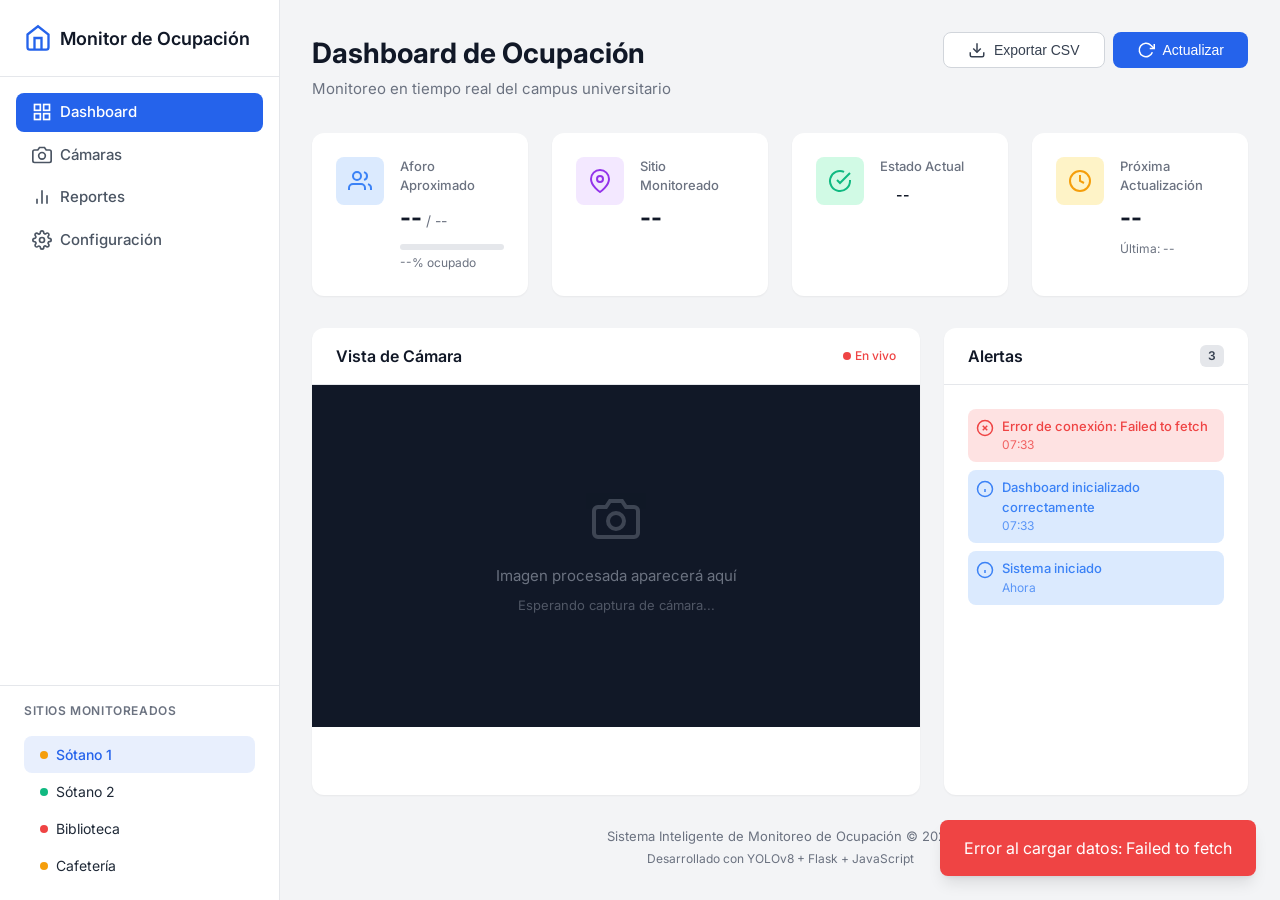
==== campus-occupancy-monitoring/frontend/index.html @ 72fa1406 "Estructura Con dashboard" ====
<!DOCTYPE html>
<html lang="es">
<head>
    <meta charset="UTF-8">
    <meta name="viewport" content="width=device-width, initial-scale=1.0">
    <title>Monitor de Ocupación - Campus Universitario</title>
    <link rel="stylesheet" href="css/styles.css">
    <link rel="preconnect" href="https://fonts.googleapis.com">
    <link rel="preconnect" href="https://fonts.gstatic.com" crossorigin>
    <link href="https://fonts.googleapis.com/css2?family=Inter:wght@300;400;500;600;700&display=swap" rel="stylesheet">
</head>
<body>
    <div class="app-container">
        <!-- Sidebar -->
        <aside class="sidebar">
            <div class="sidebar-header">
                <div class="logo">
                    <svg class="logo-icon" viewBox="0 0 24 24" fill="none" stroke="currentColor" stroke-width="2">
                        <path d="M3 9l9-7 9 7v11a2 2 0 0 1-2 2H5a2 2 0 0 1-2-2z"></path>
                        <polyline points="9 22 9 12 15 12 15 22"></polyline>
                    </svg>
                    <span>Monitor de Ocupación</span>
                </div>
            </div>
            
            <nav class="sidebar-nav">
                <a href="#" class="nav-item active">
                    <svg viewBox="0 0 24 24" fill="none" stroke="currentColor" stroke-width="2">
                        <rect x="3" y="3" width="7" height="7"></rect>
                        <rect x="14" y="3" width="7" height="7"></rect>
                        <rect x="14" y="14" width="7" height="7"></rect>
                        <rect x="3" y="14" width="7" height="7"></rect>
                    </svg>
                    Dashboard
                </a>
                <a href="#" class="nav-item">
                    <svg viewBox="0 0 24 24" fill="none" stroke="currentColor" stroke-width="2">
                        <path d="M23 19a2 2 0 0 1-2 2H3a2 2 0 0 1-2-2V8a2 2 0 0 1 2-2h4l2-3h6l2 3h4a2 2 0 0 1 2 2z"></path>
                        <circle cx="12" cy="13" r="4"></circle>
                    </svg>
                    Cámaras
                </a>
                <a href="#" class="nav-item">
                    <svg viewBox="0 0 24 24" fill="none" stroke="currentColor" stroke-width="2">
                        <line x1="18" y1="20" x2="18" y2="10"></line>
                        <line x1="12" y1="20" x2="12" y2="4"></line>
                        <line x1="6" y1="20" x2="6" y2="14"></line>
                    </svg>
                    Reportes
                </a>
                <a href="#" class="nav-item">
                    <svg viewBox="0 0 24 24" fill="none" stroke="currentColor" stroke-width="2">
                        <circle cx="12" cy="12" r="3"></circle>
                        <path d="M19.4 15a1.65 1.65 0 0 0 .33 1.82l.06.06a2 2 0 0 1 0 2.83 2 2 0 0 1-2.83 0l-.06-.06a1.65 1.65 0 0 0-1.82-.33 1.65 1.65 0 0 0-1 1.51V21a2 2 0 0 1-2 2 2 2 0 0 1-2-2v-.09A1.65 1.65 0 0 0 9 19.4a1.65 1.65 0 0 0-1.82.33l-.06.06a2 2 0 0 1-2.83 0 2 2 0 0 1 0-2.83l.06-.06a1.65 1.65 0 0 0 .33-1.82 1.65 1.65 0 0 0-1.51-1H3a2 2 0 0 1-2-2 2 2 0 0 1 2-2h.09A1.65 1.65 0 0 0 4.6 9a1.65 1.65 0 0 0-.33-1.82l-.06-.06a2 2 0 0 1 0-2.83 2 2 0 0 1 2.83 0l.06.06a1.65 1.65 0 0 0 1.82.33H9a1.65 1.65 0 0 0 1-1.51V3a2 2 0 0 1 2-2 2 2 0 0 1 2 2v.09a1.65 1.65 0 0 0 1 1.51 1.65 1.65 0 0 0 1.82-.33l.06-.06a2 2 0 0 1 2.83 0 2 2 0 0 1 0 2.83l-.06.06a1.65 1.65 0 0 0-.33 1.82V9a1.65 1.65 0 0 0 1.51 1H21a2 2 0 0 1 2 2 2 2 0 0 1-2 2h-.09a1.65 1.65 0 0 0-1.51 1z"></path>
                    </svg>
                    Configuración
                </a>
            </nav>

            <!-- Lista de sitios monitoreados -->
            <div class="sidebar-section">
                <h3 class="section-title">Sitios Monitoreados</h3>
                <ul class="sites-list" id="sitesList">
                    <li class="site-item active" data-site="sotano-1">
                        <span class="site-indicator status-partial"></span>
                        <span class="site-name">Sótano 1</span>
                    </li>
                    <li class="site-item" data-site="sotano-2">
                        <span class="site-indicator status-empty"></span>
                        <span class="site-name">Sótano 2</span>
                    </li>
                    <li class="site-item" data-site="biblioteca">
                        <span class="site-indicator status-full"></span>
                        <span class="site-name">Biblioteca</span>
                    </li>
                    <li class="site-item" data-site="cafeteria">
                        <span class="site-indicator status-partial"></span>
                        <span class="site-name">Cafetería</span>
                    </li>
                </ul>
            </div>
        </aside>

        <!-- Main Content -->
        <main class="main-content">
            <!-- Header -->
            <header class="main-header">
                <div class="header-left">
                    <h1 class="page-title">Dashboard de Ocupación</h1>
                    <p class="page-subtitle">Monitoreo en tiempo real del campus universitario</p>
                </div>
                <div class="header-right">
                    <button class="btn btn-secondary" id="exportCsvBtn">
                        <svg viewBox="0 0 24 24" fill="none" stroke="currentColor" stroke-width="2">
                            <path d="M21 15v4a2 2 0 0 1-2 2H5a2 2 0 0 1-2-2v-4"></path>
                            <polyline points="7 10 12 15 17 10"></polyline>
                            <line x1="12" y1="15" x2="12" y2="3"></line>
                        </svg>
                        Exportar CSV
                    </button>
                    <button class="btn btn-primary" id="refreshBtn">
                        <svg viewBox="0 0 24 24" fill="none" stroke="currentColor" stroke-width="2">
                            <polyline points="23 4 23 10 17 10"></polyline>
                            <path d="M20.49 15a9 9 0 1 1-2.12-9.36L23 10"></path>
                        </svg>
                        Actualizar
                    </button>
                </div>
            </header>

            <!-- Stats Cards -->
            <section class="stats-grid">
                <!-- Card: Aforo Aproximado -->
                <div class="stat-card">
                    <div class="stat-icon people-icon">
                        <svg viewBox="0 0 24 24" fill="none" stroke="currentColor" stroke-width="2">
                            <path d="M17 21v-2a4 4 0 0 0-4-4H5a4 4 0 0 0-4 4v2"></path>
                            <circle cx="9" cy="7" r="4"></circle>
                            <path d="M23 21v-2a4 4 0 0 0-3-3.87"></path>
                            <path d="M16 3.13a4 4 0 0 1 0 7.75"></path>
                        </svg>
                    </div>
                    <div class="stat-content">
                        <span class="stat-label">Aforo Aproximado</span>
                        <div class="stat-value-row">
                            <span class="stat-value" id="peopleCount">--</span>
                            <span class="stat-max">/ <span id="maxCapacity">--</span></span>
                        </div>
                        <div class="stat-progress">
                            <div class="progress-bar" id="occupancyProgress" style="width: 0%"></div>
                        </div>
                        <span class="stat-percentage"><span id="occupancyPercentage">--</span>% ocupado</span>
                    </div>
                </div>

                <!-- Card: Sitio -->
                <div class="stat-card">
                    <div class="stat-icon site-icon">
                        <svg viewBox="0 0 24 24" fill="none" stroke="currentColor" stroke-width="2">
                            <path d="M21 10c0 7-9 13-9 13s-9-6-9-13a9 9 0 0 1 18 0z"></path>
                            <circle cx="12" cy="10" r="3"></circle>
                        </svg>
                    </div>
                    <div class="stat-content">
                        <span class="stat-label">Sitio Monitoreado</span>
                        <span class="stat-value site-name" id="siteName">--</span>
                    </div>
                </div>

                <!-- Card: Estado -->
                <div class="stat-card">
                    <div class="stat-icon status-icon">
                        <svg viewBox="0 0 24 24" fill="none" stroke="currentColor" stroke-width="2">
                            <path d="M22 11.08V12a10 10 0 1 1-5.93-9.14"></path>
                            <polyline points="22 4 12 14.01 9 11.01"></polyline>
                        </svg>
                    </div>
                    <div class="stat-content">
                        <span class="stat-label">Estado Actual</span>
                        <span class="stat-value status-badge" id="statusBadge">--</span>
                    </div>
                </div>

                <!-- Card: Próxima Actualización -->
                <div class="stat-card">
                    <div class="stat-icon time-icon">
                        <svg viewBox="0 0 24 24" fill="none" stroke="currentColor" stroke-width="2">
                            <circle cx="12" cy="12" r="10"></circle>
                            <polyline points="12 6 12 12 16 14"></polyline>
                        </svg>
                    </div>
                    <div class="stat-content">
                        <span class="stat-label">Próxima Actualización</span>
                        <span class="stat-value" id="nextUpdate">--</span>
                        <span class="stat-subtitle">Última: <span id="lastUpdate">--</span></span>
                    </div>
                </div>
            </section>

            <!-- Camera View & Alerts -->
            <section class="content-grid">
                <!-- Camera View -->
                <div class="card camera-card">
                    <div class="card-header">
                        <h2 class="card-title">Vista de Cámara</h2>
                        <span class="live-indicator">
                            <span class="live-dot"></span>
                            En vivo
                        </span>
                    </div>
                    <div class="card-content">
                        <div class="camera-view" id="cameraView">
                            <div class="camera-placeholder">
                                <svg viewBox="0 0 24 24" fill="none" stroke="currentColor" stroke-width="2">
                                    <path d="M23 19a2 2 0 0 1-2 2H3a2 2 0 0 1-2-2V8a2 2 0 0 1 2-2h4l2-3h6l2 3h4a2 2 0 0 1 2 2z"></path>
                                    <circle cx="12" cy="13" r="4"></circle>
                                </svg>
                                <p>Imagen procesada aparecerá aquí</p>
                                <span class="placeholder-note">Esperando captura de cámara...</span>
                            </div>
                            <img src="" alt="Imagen procesada" id="processedImage" class="processed-image hidden">
                        </div>
                    </div>
                </div>

                <!-- Alerts Section -->
                <div class="card alerts-card">
                    <div class="card-header">
                        <h2 class="card-title">Alertas</h2>
                        <span class="alerts-count" id="alertsCount">0</span>
                    </div>
                    <div class="card-content">
                        <ul class="alerts-list" id="alertsList">
                            <li class="alert-item alert-info">
                                <svg viewBox="0 0 24 24" fill="none" stroke="currentColor" stroke-width="2">
                                    <circle cx="12" cy="12" r="10"></circle>
                                    <line x1="12" y1="16" x2="12" y2="12"></line>
                                    <line x1="12" y1="8" x2="12.01" y2="8"></line>
                                </svg>
                                <div class="alert-content">
                                    <span class="alert-title">Sistema iniciado</span>
                                    <span class="alert-time">Ahora</span>
                                </div>
                            </li>
                        </ul>
                        <div class="empty-alerts hidden" id="emptyAlerts">
                            <p>No hay alertas activas</p>
                        </div>
                    </div>
                </div>
            </section>

            <!-- Footer -->
            <footer class="main-footer">
                <p>Sistema Inteligente de Monitoreo de Ocupación &copy; 2024</p>
                <p class="footer-tech">Desarrollado con YOLOv8 + Flask + JavaScript</p>
            </footer>
        </main>
    </div>

    <!-- Loading Overlay -->
    <div class="loading-overlay hidden" id="loadingOverlay">
        <div class="loading-spinner"></div>
        <p>Cargando datos...</p>
    </div>

    <!-- Toast Notifications -->
    <div class="toast-container" id="toastContainer"></div>

    <script src="js/dashboard.js"></script>
</body>
</html>
---- campus-occupancy-monitoring/frontend/css/styles.css ----
/* ============================================
   Sistema de Monitoreo de Ocupación
   Estilos del Dashboard
   ============================================ */

/* ============================================
   Variables CSS
   ============================================ */
:root {
    /* Colores principales */
    --color-primary: #2563eb;
    --color-primary-dark: #1d4ed8;
    --color-primary-light: #3b82f6;
    
    /* Colores de estado */
    --color-success: #10b981;
    --color-success-light: #d1fae5;
    --color-warning: #f59e0b;
    --color-warning-light: #fef3c7;
    --color-danger: #ef4444;
    --color-danger-light: #fee2e2;
    --color-info: #3b82f6;
    --color-info-light: #dbeafe;
    
    /* Colores neutros */
    --color-white: #ffffff;
    --color-gray-50: #f9fafb;
    --color-gray-100: #f3f4f6;
    --color-gray-200: #e5e7eb;
    --color-gray-300: #d1d5db;
    --color-gray-400: #9ca3af;
    --color-gray-500: #6b7280;
    --color-gray-600: #4b5563;
    --color-gray-700: #374151;
    --color-gray-800: #1f2937;
    --color-gray-900: #111827;
    
    /* Tipografía */
    --font-family: 'Inter', -apple-system, BlinkMacSystemFont, 'Segoe UI', Roboto, sans-serif;
    
    /* Espaciado */
    --spacing-xs: 0.25rem;
    --spacing-sm: 0.5rem;
    --spacing-md: 1rem;
    --spacing-lg: 1.5rem;
    --spacing-xl: 2rem;
    --spacing-2xl: 3rem;
    
    /* Bordes */
    --border-radius-sm: 0.375rem;
    --border-radius-md: 0.5rem;
    --border-radius-lg: 0.75rem;
    --border-radius-xl: 1rem;
    
    /* Sombras */
    --shadow-sm: 0 1px 2px 0 rgb(0 0 0 / 0.05);
    --shadow-md: 0 4px 6px -1px rgb(0 0 0 / 0.1), 0 2px 4px -2px rgb(0 0 0 / 0.1);
    --shadow-lg: 0 10px 15px -3px rgb(0 0 0 / 0.1), 0 4px 6px -4px rgb(0 0 0 / 0.1);
    
    /* Transiciones */
    --transition-fast: 150ms ease;
    --transition-normal: 250ms ease;
    
    /* Sidebar */
    --sidebar-width: 280px;
}

/* ============================================
   Reset y Base
   ============================================ */
*, *::before, *::after {
    box-sizing: border-box;
    margin: 0;
    padding: 0;
}

html {
    font-size: 16px;
    -webkit-font-smoothing: antialiased;
    -moz-osx-font-smoothing: grayscale;
}

body {
    font-family: var(--font-family);
    background-color: var(--color-gray-100);
    color: var(--color-gray-800);
    line-height: 1.5;
    min-height: 100vh;
}

/* ============================================
   Layout Principal
   ============================================ */
.app-container {
    display: flex;
    min-height: 100vh;
}

/* ============================================
   Sidebar
   ============================================ */
.sidebar {
    width: var(--sidebar-width);
    background-color: var(--color-white);
    border-right: 1px solid var(--color-gray-200);
    display: flex;
    flex-direction: column;
    position: fixed;
    height: 100vh;
    z-index: 100;
}

.sidebar-header {
    padding: var(--spacing-lg);
    border-bottom: 1px solid var(--color-gray-200);
}

.logo {
    display: flex;
    align-items: center;
    gap: var(--spacing-sm);
    font-weight: 600;
    font-size: 1.125rem;
    color: var(--color-gray-900);
}

.logo-icon {
    width: 28px;
    height: 28px;
    color: var(--color-primary);
}

.sidebar-nav {
    padding: var(--spacing-md);
}

.nav-item {
    display: flex;
    align-items: center;
    gap: var(--spacing-sm);
    padding: var(--spacing-sm) var(--spacing-md);
    border-radius: var(--border-radius-md);
    color: var(--color-gray-600);
    text-decoration: none;
    font-size: 0.9375rem;
    font-weight: 500;
    transition: all var(--transition-fast);
    margin-bottom: var(--spacing-xs);
}

.nav-item svg {
    width: 20px;
    height: 20px;
}

.nav-item:hover {
    background-color: var(--color-gray-100);
    color: var(--color-gray-900);
}

.nav-item.active {
    background-color: var(--color-primary);
    color: var(--color-white);
}

.sidebar-section {
    padding: var(--spacing-md) var(--spacing-lg);
    margin-top: auto;
    border-top: 1px solid var(--color-gray-200);
}

.section-title {
    font-size: 0.75rem;
    font-weight: 600;
    text-transform: uppercase;
    letter-spacing: 0.05em;
    color: var(--color-gray-500);
    margin-bottom: var(--spacing-md);
}

.sites-list {
    list-style: none;
}

.site-item {
    display: flex;
    align-items: center;
    gap: var(--spacing-sm);
    padding: var(--spacing-sm) var(--spacing-md);
    border-radius: var(--border-radius-md);
    cursor: pointer;
    transition: background-color var(--transition-fast);
    font-size: 0.875rem;
}

.site-item:hover {
    background-color: var(--color-gray-100);
}

.site-item.active {
    background-color: var(--color-primary-light);
    background-color: rgba(37, 99, 235, 0.1);
}

.site-item.active .site-name {
    color: var(--color-primary);
    font-weight: 500;
}

.site-indicator {
    width: 8px;
    height: 8px;
    border-radius: 50%;
}

.status-empty {
    background-color: var(--color-success);
}

.status-partial {
    background-color: var(--color-warning);
}

.status-full {
    background-color: var(--color-danger);
}

/* ============================================
   Main Content
   ============================================ */
.main-content {
    flex: 1;
    margin-left: var(--sidebar-width);
    padding: var(--spacing-xl);
    display: flex;
    flex-direction: column;
    min-height: 100vh;
}

/* ============================================
   Header
   ============================================ */
.main-header {
    display: flex;
    justify-content: space-between;
    align-items: flex-start;
    margin-bottom: var(--spacing-xl);
    flex-wrap: wrap;
    gap: var(--spacing-md);
}

.page-title {
    font-size: 1.75rem;
    font-weight: 700;
    color: var(--color-gray-900);
    margin-bottom: var(--spacing-xs);
}

.page-subtitle {
    color: var(--color-gray-500);
    font-size: 0.9375rem;
}

.header-right {
    display: flex;
    gap: var(--spacing-sm);
}

/* ============================================
   Buttons
   ============================================ */
.btn {
    display: inline-flex;
    align-items: center;
    gap: var(--spacing-sm);
    padding: var(--spacing-sm) var(--spacing-lg);
    border-radius: var(--border-radius-md);
    font-size: 0.875rem;
    font-weight: 500;
    border: none;
    cursor: pointer;
    transition: all var(--transition-fast);
}

.btn svg {
    width: 18px;
    height: 18px;
}

.btn-primary {
    background-color: var(--color-primary);
    color: var(--color-white);
}

.btn-primary:hover {
    background-color: var(--color-primary-dark);
}

.btn-secondary {
    background-color: var(--color-white);
    color: var(--color-gray-700);
    border: 1px solid var(--color-gray-300);
}

.btn-secondary:hover {
    background-color: var(--color-gray-50);
    border-color: var(--color-gray-400);
}

/* ============================================
   Stats Grid
   ============================================ */
.stats-grid {
    display: grid;
    grid-template-columns: repeat(4, 1fr);
    gap: var(--spacing-lg);
    margin-bottom: var(--spacing-xl);
}

.stat-card {
    background-color: var(--color-white);
    border-radius: var(--border-radius-lg);
    padding: var(--spacing-lg);
    box-shadow: var(--shadow-sm);
    display: flex;
    gap: var(--spacing-md);
    transition: box-shadow var(--transition-normal);
}

.stat-card:hover {
    box-shadow: var(--shadow-md);
}

.stat-icon {
    width: 48px;
    height: 48px;
    border-radius: var(--border-radius-md);
    display: flex;
    align-items: center;
    justify-content: center;
    flex-shrink: 0;
}

.stat-icon svg {
    width: 24px;
    height: 24px;
}

.people-icon {
    background-color: var(--color-info-light);
    color: var(--color-info);
}

.site-icon {
    background-color: #f3e8ff;
    color: #9333ea;
}

.status-icon {
    background-color: var(--color-success-light);
    color: var(--color-success);
}

.time-icon {
    background-color: var(--color-warning-light);
    color: var(--color-warning);
}

.stat-content {
    display: flex;
    flex-direction: column;
    flex: 1;
    min-width: 0;
}

.stat-label {
    font-size: 0.8125rem;
    color: var(--color-gray-500);
    font-weight: 500;
    margin-bottom: var(--spacing-xs);
}

.stat-value {
    font-size: 1.5rem;
    font-weight: 700;
    color: var(--color-gray-900);
}

.stat-value-row {
    display: flex;
    align-items: baseline;
    gap: var(--spacing-xs);
}

.stat-max {
    font-size: 0.875rem;
    color: var(--color-gray-500);
}

.stat-progress {
    height: 6px;
    background-color: var(--color-gray-200);
    border-radius: 3px;
    margin-top: var(--spacing-sm);
    overflow: hidden;
}

.progress-bar {
    height: 100%;
    background-color: var(--color-primary);
    border-radius: 3px;
    transition: width var(--transition-normal), background-color var(--transition-normal);
}

.progress-bar.low {
    background-color: var(--color-success);
}

.progress-bar.medium {
    background-color: var(--color-warning);
}

.progress-bar.high {
    background-color: var(--color-danger);
}

.stat-percentage {
    font-size: 0.75rem;
    color: var(--color-gray-500);
    margin-top: var(--spacing-xs);
}

.stat-subtitle {
    font-size: 0.75rem;
    color: var(--color-gray-500);
    margin-top: var(--spacing-xs);
}

/* Status Badge */
.status-badge {
    display: inline-block;
    padding: var(--spacing-xs) var(--spacing-md);
    border-radius: var(--border-radius-sm);
    font-size: 0.875rem;
    font-weight: 600;
}

.status-badge.empty {
    background-color: var(--color-success-light);
    color: var(--color-success);
}

.status-badge.partial {
    background-color: var(--color-warning-light);
    color: #b45309;
}

.status-badge.full {
    background-color: var(--color-danger-light);
    color: var(--color-danger);
}

/* ============================================
   Content Grid (Camera & Alerts)
   ============================================ */
.content-grid {
    display: grid;
    grid-template-columns: 2fr 1fr;
    gap: var(--spacing-lg);
    flex: 1;
}

.card {
    background-color: var(--color-white);
    border-radius: var(--border-radius-lg);
    box-shadow: var(--shadow-sm);
    overflow: hidden;
}

.card-header {
    display: flex;
    justify-content: space-between;
    align-items: center;
    padding: var(--spacing-md) var(--spacing-lg);
    border-bottom: 1px solid var(--color-gray-200);
}

.card-title {
    font-size: 1rem;
    font-weight: 600;
    color: var(--color-gray-900);
}

.card-content {
    padding: var(--spacing-lg);
}

/* Camera View */
.camera-card .card-content {
    padding: 0;
}

.camera-view {
    aspect-ratio: 16 / 9;
    background-color: var(--color-gray-900);
    display: flex;
    align-items: center;
    justify-content: center;
    position: relative;
}

.camera-placeholder {
    text-align: center;
    color: var(--color-gray-500);
}

.camera-placeholder svg {
    width: 48px;
    height: 48px;
    margin-bottom: var(--spacing-md);
    opacity: 0.5;
}

.camera-placeholder p {
    font-size: 0.9375rem;
    margin-bottom: var(--spacing-xs);
}

.placeholder-note {
    font-size: 0.8125rem;
    opacity: 0.7;
}

.processed-image {
    width: 100%;
    height: 100%;
    object-fit: contain;
}

.live-indicator {
    display: flex;
    align-items: center;
    gap: var(--spacing-xs);
    font-size: 0.75rem;
    font-weight: 500;
    color: var(--color-danger);
}

.live-dot {
    width: 8px;
    height: 8px;
    background-color: var(--color-danger);
    border-radius: 50%;
    animation: pulse 2s infinite;
}

@keyframes pulse {
    0%, 100% {
        opacity: 1;
    }
    50% {
        opacity: 0.5;
    }
}

/* Alerts */
.alerts-count {
    background-color: var(--color-gray-200);
    color: var(--color-gray-700);
    padding: 2px 8px;
    border-radius: var(--border-radius-sm);
    font-size: 0.75rem;
    font-weight: 600;
}

.alerts-list {
    list-style: none;
    max-height: 300px;
    overflow-y: auto;
}

.alert-item {
    display: flex;
    align-items: flex-start;
    gap: var(--spacing-sm);
    padding: var(--spacing-sm);
    border-radius: var(--border-radius-md);
    margin-bottom: var(--spacing-sm);
}

.alert-item svg {
    width: 18px;
    height: 18px;
    flex-shrink: 0;
    margin-top: 2px;
}

.alert-item.alert-info {
    background-color: var(--color-info-light);
    color: var(--color-info);
}

.alert-item.alert-warning {
    background-color: var(--color-warning-light);
    color: #b45309;
}

.alert-item.alert-danger {
    background-color: var(--color-danger-light);
    color: var(--color-danger);
}

.alert-item.alert-success {
    background-color: var(--color-success-light);
    color: var(--color-success);
}

.alert-content {
    display: flex;
    flex-direction: column;
    flex: 1;
}

.alert-title {
    font-size: 0.8125rem;
    font-weight: 500;
}

.alert-time {
    font-size: 0.75rem;
    opacity: 0.8;
}

.empty-alerts {
    text-align: center;
    color: var(--color-gray-500);
    padding: var(--spacing-xl);
}

/* ============================================
   Footer
   ============================================ */
.main-footer {
    margin-top: auto;
    padding-top: var(--spacing-xl);
    text-align: center;
    color: var(--color-gray-500);
    font-size: 0.8125rem;
}

.footer-tech {
    margin-top: var(--spacing-xs);
    font-size: 0.75rem;
}

/* ============================================
   Loading & Toast
   ============================================ */
.loading-overlay {
    position: fixed;
    inset: 0;
    background-color: rgba(0, 0, 0, 0.5);
    display: flex;
    flex-direction: column;
    align-items: center;
    justify-content: center;
    z-index: 1000;
    color: var(--color-white);
}

.loading-spinner {
    width: 48px;
    height: 48px;
    border: 4px solid rgba(255, 255, 255, 0.3);
    border-top-color: var(--color-white);
    border-radius: 50%;
    animation: spin 1s linear infinite;
    margin-bottom: var(--spacing-md);
}

@keyframes spin {
    to {
        transform: rotate(360deg);
    }
}

.toast-container {
    position: fixed;
    bottom: var(--spacing-lg);
    right: var(--spacing-lg);
    z-index: 1000;
    display: flex;
    flex-direction: column;
    gap: var(--spacing-sm);
}

.toast {
    background-color: var(--color-gray-800);
    color: var(--color-white);
    padding: var(--spacing-md) var(--spacing-lg);
    border-radius: var(--border-radius-md);
    box-shadow: var(--shadow-lg);
    animation: slideIn 0.3s ease;
}

.toast.success {
    background-color: var(--color-success);
}

.toast.error {
    background-color: var(--color-danger);
}

@keyframes slideIn {
    from {
        transform: translateX(100%);
        opacity: 0;
    }
    to {
        transform: translateX(0);
        opacity: 1;
    }
}

/* ============================================
   Utilities
   ============================================ */
.hidden {
    display: none !important;
}

/* ============================================
   Responsive Design
   ============================================ */
@media (max-width: 1200px) {
    .stats-grid {
        grid-template-columns: repeat(2, 1fr);
    }
    
    .content-grid {
        grid-template-columns: 1fr;
    }
}

@media (max-width: 768px) {
    :root {
        --sidebar-width: 0px;
    }
    
    .sidebar {
        transform: translateX(-100%);
        transition: transform var(--transition-normal);
    }
    
    .sidebar.open {
        transform: translateX(0);
        width: 280px;
    }
    
    .main-content {
        margin-left: 0;
        padding: var(--spacing-md);
    }
    
    .stats-grid {
        grid-template-columns: 1fr;
    }
    
    .main-header {
        flex-direction: column;
    }
    
    .header-right {
        width: 100%;
    }
    
    .header-right .btn {
        flex: 1;
        justify-content: center;
    }
    
    .page-title {
        font-size: 1.5rem;
    }
}

@media (max-width: 480px) {
    .stat-card {
        flex-direction: column;
        text-align: center;
    }
    
    .stat-icon {
        margin: 0 auto;
    }
}
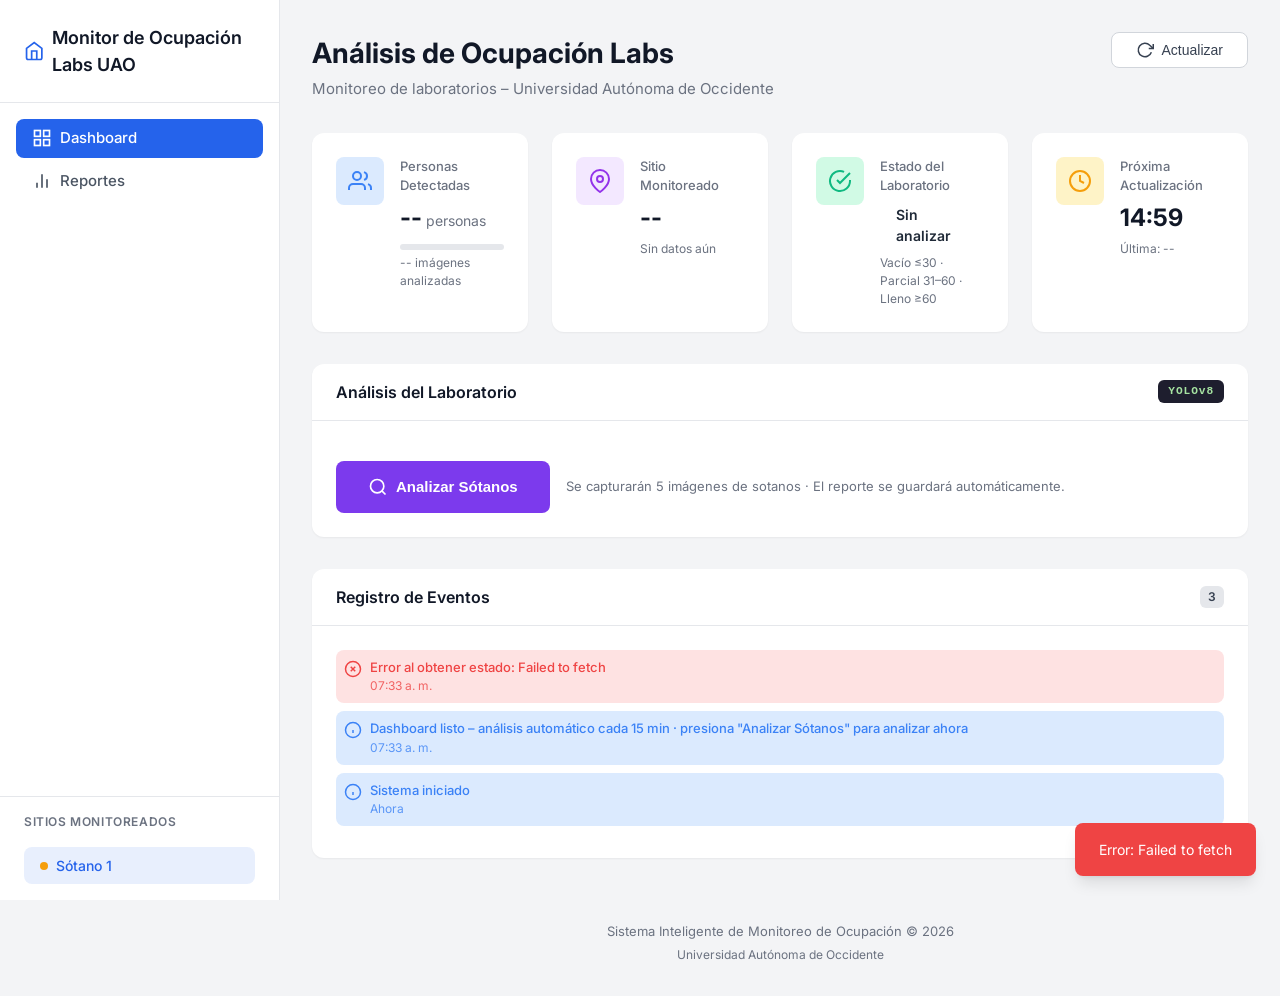
==== commit 6f0cdea8: "Recuperación del repositorio" ====
--- a/campus-occupancy-monitoring/frontend/index.html
+++ b/campus-occupancy-monitoring/frontend/index.html
@@ -1,252 +1,279 @@
-<!DOCTYPE html>
+<!doctype html>
 <html lang="es">
-<head>
-    <meta charset="UTF-8">
-    <meta name="viewport" content="width=device-width, initial-scale=1.0">
-    <title>Monitor de Ocupación - Campus Universitario</title>
-    <link rel="stylesheet" href="css/styles.css">
-    <link rel="preconnect" href="https://fonts.googleapis.com">
-    <link rel="preconnect" href="https://fonts.gstatic.com" crossorigin>
-    <link href="https://fonts.googleapis.com/css2?family=Inter:wght@300;400;500;600;700&display=swap" rel="stylesheet">
-</head>
-<body>
+  <head>
+    <meta charset="UTF-8" />
+    <meta name="viewport" content="width=device-width, initial-scale=1.0" />
+    <title>Monitor de Ocupación – Laboratorios UAO</title>
+    <link rel="stylesheet" href="css/styles.css" />
+    <link rel="preconnect" href="https://fonts.googleapis.com" />
+    <link rel="preconnect" href="https://fonts.gstatic.com" crossorigin />
+    <link
+      href="https://fonts.googleapis.com/css2?family=Inter:wght@300;400;500;600;700&display=swap"
+      rel="stylesheet"
+    />
+  </head>
+  <body>
     <div class="app-container">
-        <!-- Sidebar -->
-        <aside class="sidebar">
-            <div class="sidebar-header">
-                <div class="logo">
-                    <svg class="logo-icon" viewBox="0 0 24 24" fill="none" stroke="currentColor" stroke-width="2">
-                        <path d="M3 9l9-7 9 7v11a2 2 0 0 1-2 2H5a2 2 0 0 1-2-2z"></path>
-                        <polyline points="9 22 9 12 15 12 15 22"></polyline>
-                    </svg>
-                    <span>Monitor de Ocupación</span>
-                </div>
-            </div>
-            
-            <nav class="sidebar-nav">
-                <a href="#" class="nav-item active">
-                    <svg viewBox="0 0 24 24" fill="none" stroke="currentColor" stroke-width="2">
-                        <rect x="3" y="3" width="7" height="7"></rect>
-                        <rect x="14" y="3" width="7" height="7"></rect>
-                        <rect x="14" y="14" width="7" height="7"></rect>
-                        <rect x="3" y="14" width="7" height="7"></rect>
-                    </svg>
-                    Dashboard
-                </a>
-                <a href="#" class="nav-item">
-                    <svg viewBox="0 0 24 24" fill="none" stroke="currentColor" stroke-width="2">
-                        <path d="M23 19a2 2 0 0 1-2 2H3a2 2 0 0 1-2-2V8a2 2 0 0 1 2-2h4l2-3h6l2 3h4a2 2 0 0 1 2 2z"></path>
-                        <circle cx="12" cy="13" r="4"></circle>
-                    </svg>
-                    Cámaras
-                </a>
-                <a href="#" class="nav-item">
-                    <svg viewBox="0 0 24 24" fill="none" stroke="currentColor" stroke-width="2">
-                        <line x1="18" y1="20" x2="18" y2="10"></line>
-                        <line x1="12" y1="20" x2="12" y2="4"></line>
-                        <line x1="6" y1="20" x2="6" y2="14"></line>
-                    </svg>
-                    Reportes
-                </a>
-                <a href="#" class="nav-item">
-                    <svg viewBox="0 0 24 24" fill="none" stroke="currentColor" stroke-width="2">
-                        <circle cx="12" cy="12" r="3"></circle>
-                        <path d="M19.4 15a1.65 1.65 0 0 0 .33 1.82l.06.06a2 2 0 0 1 0 2.83 2 2 0 0 1-2.83 0l-.06-.06a1.65 1.65 0 0 0-1.82-.33 1.65 1.65 0 0 0-1 1.51V21a2 2 0 0 1-2 2 2 2 0 0 1-2-2v-.09A1.65 1.65 0 0 0 9 19.4a1.65 1.65 0 0 0-1.82.33l-.06.06a2 2 0 0 1-2.83 0 2 2 0 0 1 0-2.83l.06-.06a1.65 1.65 0 0 0 .33-1.82 1.65 1.65 0 0 0-1.51-1H3a2 2 0 0 1-2-2 2 2 0 0 1 2-2h.09A1.65 1.65 0 0 0 4.6 9a1.65 1.65 0 0 0-.33-1.82l-.06-.06a2 2 0 0 1 0-2.83 2 2 0 0 1 2.83 0l.06.06a1.65 1.65 0 0 0 1.82.33H9a1.65 1.65 0 0 0 1-1.51V3a2 2 0 0 1 2-2 2 2 0 0 1 2 2v.09a1.65 1.65 0 0 0 1 1.51 1.65 1.65 0 0 0 1.82-.33l.06-.06a2 2 0 0 1 2.83 0 2 2 0 0 1 0 2.83l-.06.06a1.65 1.65 0 0 0-.33 1.82V9a1.65 1.65 0 0 0 1.51 1H21a2 2 0 0 1 2 2 2 2 0 0 1-2 2h-.09a1.65 1.65 0 0 0-1.51 1z"></path>
-                    </svg>
-                    Configuración
-                </a>
-            </nav>
-
-            <!-- Lista de sitios monitoreados -->
-            <div class="sidebar-section">
-                <h3 class="section-title">Sitios Monitoreados</h3>
-                <ul class="sites-list" id="sitesList">
-                    <li class="site-item active" data-site="sotano-1">
-                        <span class="site-indicator status-partial"></span>
-                        <span class="site-name">Sótano 1</span>
-                    </li>
-                    <li class="site-item" data-site="sotano-2">
-                        <span class="site-indicator status-empty"></span>
-                        <span class="site-name">Sótano 2</span>
-                    </li>
-                    <li class="site-item" data-site="biblioteca">
-                        <span class="site-indicator status-full"></span>
-                        <span class="site-name">Biblioteca</span>
-                    </li>
-                    <li class="site-item" data-site="cafeteria">
-                        <span class="site-indicator status-partial"></span>
-                        <span class="site-name">Cafetería</span>
-                    </li>
-                </ul>
-            </div>
-        </aside>
-
-        <!-- Main Content -->
-        <main class="main-content">
-            <!-- Header -->
-            <header class="main-header">
-                <div class="header-left">
-                    <h1 class="page-title">Dashboard de Ocupación</h1>
-                    <p class="page-subtitle">Monitoreo en tiempo real del campus universitario</p>
-                </div>
-                <div class="header-right">
-                    <button class="btn btn-secondary" id="exportCsvBtn">
-                        <svg viewBox="0 0 24 24" fill="none" stroke="currentColor" stroke-width="2">
-                            <path d="M21 15v4a2 2 0 0 1-2 2H5a2 2 0 0 1-2-2v-4"></path>
-                            <polyline points="7 10 12 15 17 10"></polyline>
-                            <line x1="12" y1="15" x2="12" y2="3"></line>
-                        </svg>
-                        Exportar CSV
-                    </button>
-                    <button class="btn btn-primary" id="refreshBtn">
-                        <svg viewBox="0 0 24 24" fill="none" stroke="currentColor" stroke-width="2">
-                            <polyline points="23 4 23 10 17 10"></polyline>
-                            <path d="M20.49 15a9 9 0 1 1-2.12-9.36L23 10"></path>
-                        </svg>
-                        Actualizar
-                    </button>
-                </div>
-            </header>
-
-            <!-- Stats Cards -->
-            <section class="stats-grid">
-                <!-- Card: Aforo Aproximado -->
-                <div class="stat-card">
-                    <div class="stat-icon people-icon">
-                        <svg viewBox="0 0 24 24" fill="none" stroke="currentColor" stroke-width="2">
-                            <path d="M17 21v-2a4 4 0 0 0-4-4H5a4 4 0 0 0-4 4v2"></path>
-                            <circle cx="9" cy="7" r="4"></circle>
-                            <path d="M23 21v-2a4 4 0 0 0-3-3.87"></path>
-                            <path d="M16 3.13a4 4 0 0 1 0 7.75"></path>
-                        </svg>
-                    </div>
-                    <div class="stat-content">
-                        <span class="stat-label">Aforo Aproximado</span>
-                        <div class="stat-value-row">
-                            <span class="stat-value" id="peopleCount">--</span>
-                            <span class="stat-max">/ <span id="maxCapacity">--</span></span>
-                        </div>
-                        <div class="stat-progress">
-                            <div class="progress-bar" id="occupancyProgress" style="width: 0%"></div>
-                        </div>
-                        <span class="stat-percentage"><span id="occupancyPercentage">--</span>% ocupado</span>
-                    </div>
-                </div>
-
-                <!-- Card: Sitio -->
-                <div class="stat-card">
-                    <div class="stat-icon site-icon">
-                        <svg viewBox="0 0 24 24" fill="none" stroke="currentColor" stroke-width="2">
-                            <path d="M21 10c0 7-9 13-9 13s-9-6-9-13a9 9 0 0 1 18 0z"></path>
-                            <circle cx="12" cy="10" r="3"></circle>
-                        </svg>
-                    </div>
-                    <div class="stat-content">
-                        <span class="stat-label">Sitio Monitoreado</span>
-                        <span class="stat-value site-name" id="siteName">--</span>
-                    </div>
-                </div>
-
-                <!-- Card: Estado -->
-                <div class="stat-card">
-                    <div class="stat-icon status-icon">
-                        <svg viewBox="0 0 24 24" fill="none" stroke="currentColor" stroke-width="2">
-                            <path d="M22 11.08V12a10 10 0 1 1-5.93-9.14"></path>
-                            <polyline points="22 4 12 14.01 9 11.01"></polyline>
-                        </svg>
-                    </div>
-                    <div class="stat-content">
-                        <span class="stat-label">Estado Actual</span>
-                        <span class="stat-value status-badge" id="statusBadge">--</span>
-                    </div>
-                </div>
-
-                <!-- Card: Próxima Actualización -->
-                <div class="stat-card">
-                    <div class="stat-icon time-icon">
-                        <svg viewBox="0 0 24 24" fill="none" stroke="currentColor" stroke-width="2">
-                            <circle cx="12" cy="12" r="10"></circle>
-                            <polyline points="12 6 12 12 16 14"></polyline>
-                        </svg>
-                    </div>
-                    <div class="stat-content">
-                        <span class="stat-label">Próxima Actualización</span>
-                        <span class="stat-value" id="nextUpdate">--</span>
-                        <span class="stat-subtitle">Última: <span id="lastUpdate">--</span></span>
-                    </div>
-                </div>
-            </section>
-
-            <!-- Camera View & Alerts -->
-            <section class="content-grid">
-                <!-- Camera View -->
-                <div class="card camera-card">
-                    <div class="card-header">
-                        <h2 class="card-title">Vista de Cámara</h2>
-                        <span class="live-indicator">
-                            <span class="live-dot"></span>
-                            En vivo
-                        </span>
-                    </div>
-                    <div class="card-content">
-                        <div class="camera-view" id="cameraView">
-                            <div class="camera-placeholder">
-                                <svg viewBox="0 0 24 24" fill="none" stroke="currentColor" stroke-width="2">
-                                    <path d="M23 19a2 2 0 0 1-2 2H3a2 2 0 0 1-2-2V8a2 2 0 0 1 2-2h4l2-3h6l2 3h4a2 2 0 0 1 2 2z"></path>
-                                    <circle cx="12" cy="13" r="4"></circle>
-                                </svg>
-                                <p>Imagen procesada aparecerá aquí</p>
-                                <span class="placeholder-note">Esperando captura de cámara...</span>
-                            </div>
-                            <img src="" alt="Imagen procesada" id="processedImage" class="processed-image hidden">
-                        </div>
-                    </div>
-                </div>
-
-                <!-- Alerts Section -->
-                <div class="card alerts-card">
-                    <div class="card-header">
-                        <h2 class="card-title">Alertas</h2>
-                        <span class="alerts-count" id="alertsCount">0</span>
-                    </div>
-                    <div class="card-content">
-                        <ul class="alerts-list" id="alertsList">
-                            <li class="alert-item alert-info">
-                                <svg viewBox="0 0 24 24" fill="none" stroke="currentColor" stroke-width="2">
-                                    <circle cx="12" cy="12" r="10"></circle>
-                                    <line x1="12" y1="16" x2="12" y2="12"></line>
-                                    <line x1="12" y1="8" x2="12.01" y2="8"></line>
-                                </svg>
-                                <div class="alert-content">
-                                    <span class="alert-title">Sistema iniciado</span>
-                                    <span class="alert-time">Ahora</span>
-                                </div>
-                            </li>
-                        </ul>
-                        <div class="empty-alerts hidden" id="emptyAlerts">
-                            <p>No hay alertas activas</p>
-                        </div>
-                    </div>
-                </div>
-            </section>
-
-            <!-- Footer -->
-            <footer class="main-footer">
-                <p>Sistema Inteligente de Monitoreo de Ocupación &copy; 2024</p>
-                <p class="footer-tech">Desarrollado con YOLOv8 + Flask + JavaScript</p>
-            </footer>
-        </main>
+      <aside class="sidebar">
+        <div class="sidebar-header">
+          <div class="logo">
+            <svg
+              class="logo-icon"
+              viewBox="0 0 24 24"
+              fill="none"
+              stroke="currentColor"
+              stroke-width="2"
+            >
+              <path d="M3 9l9-7 9 7v11a2 2 0 0 1-2 2H5a2 2 0 0 1-2-2z"></path>
+              <polyline points="9 22 9 12 15 12 15 22"></polyline>
+            </svg>
+            <span>Monitor de Ocupación Labs UAO</span>
+          </div>
+        </div>
+        <nav class="sidebar-nav">
+          <a href="index.html" class="nav-item active">
+            <svg
+              viewBox="0 0 24 24"
+              fill="none"
+              stroke="currentColor"
+              stroke-width="2"
+            >
+              <rect x="3" y="3" width="7" height="7"></rect>
+              <rect x="14" y="3" width="7" height="7"></rect>
+              <rect x="14" y="14" width="7" height="7"></rect>
+              <rect x="3" y="14" width="7" height="7"></rect>
+            </svg>
+            Dashboard
+          </a>
+          <a href="reportes.html" class="nav-item">
+            <svg
+              viewBox="0 0 24 24"
+              fill="none"
+              stroke="currentColor"
+              stroke-width="2"
+            >
+              <line x1="18" y1="20" x2="18" y2="10"></line>
+              <line x1="12" y1="20" x2="12" y2="4"></line>
+              <line x1="6" y1="20" x2="6" y2="14"></line>
+            </svg>
+            Reportes
+          </a>
+        </nav>
+        <div class="sidebar-section">
+          <h3 class="section-title">Sitios Monitoreados</h3>
+          <ul class="sites-list">
+            <li class="site-item active">
+              <span class="site-indicator status-partial"></span>
+              <span class="site-name">Sótano 1</span>
+            </li>
+          </ul>
+        </div>
+      </aside>
+
+      <main class="main-content">
+        <header class="main-header">
+          <div class="header-left">
+            <h1 class="page-title">Análisis de Ocupación Labs</h1>
+            <p class="page-subtitle">
+              Monitoreo de laboratorios – Universidad Autónoma de Occidente
+            </p>
+          </div>
+          <div class="header-right">
+            <button class="btn btn-secondary" id="refreshBtn">
+              <svg
+                viewBox="0 0 24 24"
+                fill="none"
+                stroke="currentColor"
+                stroke-width="2"
+              >
+                <polyline points="23 4 23 10 17 10"></polyline>
+                <path d="M20.49 15a9 9 0 1 1-2.12-9.36L23 10"></path>
+              </svg>
+              Actualizar
+            </button>
+          </div>
+        </header>
+
+        <section class="stats-grid">
+          <div class="stat-card">
+            <div class="stat-icon people-icon">
+              <svg
+                viewBox="0 0 24 24"
+                fill="none"
+                stroke="currentColor"
+                stroke-width="2"
+              >
+                <path d="M17 21v-2a4 4 0 0 0-4-4H5a4 4 0 0 0-4 4v2"></path>
+                <circle cx="9" cy="7" r="4"></circle>
+                <path d="M23 21v-2a4 4 0 0 0-3-3.87"></path>
+                <path d="M16 3.13a4 4 0 0 1 0 7.75"></path>
+              </svg>
+            </div>
+            <div class="stat-content">
+              <span class="stat-label">Personas Detectadas</span>
+              <div class="stat-value-row">
+                <span class="stat-value" id="peopleCount">--</span>
+                <span class="stat-max">personas</span>
+              </div>
+              <div class="stat-progress">
+                <div
+                  class="progress-bar"
+                  id="occupancyProgress"
+                  style="width: 0%"
+                ></div>
+              </div>
+              <span class="stat-percentage" id="imagesAnalyzedLabel"
+                >-- imágenes analizadas</span
+              >
+            </div>
+          </div>
+          <div class="stat-card">
+            <div class="stat-icon site-icon">
+              <svg
+                viewBox="0 0 24 24"
+                fill="none"
+                stroke="currentColor"
+                stroke-width="2"
+              >
+                <path d="M21 10c0 7-9 13-9 13s-9-6-9-13a9 9 0 0 1 18 0z"></path>
+                <circle cx="12" cy="10" r="3"></circle>
+              </svg>
+            </div>
+            <div class="stat-content">
+              <span class="stat-label">Sitio Monitoreado</span>
+              <span class="stat-value" id="siteName">--</span>
+              <span class="stat-subtitle" id="lastUpdate">Sin datos aún</span>
+            </div>
+          </div>
+          <div class="stat-card" id="statusCard">
+            <div class="stat-icon status-icon">
+              <svg
+                viewBox="0 0 24 24"
+                fill="none"
+                stroke="currentColor"
+                stroke-width="2"
+              >
+                <path d="M22 11.08V12a10 10 0 1 1-5.93-9.14"></path>
+                <polyline points="22 4 12 14.01 9 11.01"></polyline>
+              </svg>
+            </div>
+            <div class="stat-content">
+              <span class="stat-label">Estado del Laboratorio</span>
+              <span class="status-badge" id="statusBadge">Sin analizar</span>
+              <span class="stat-subtitle"
+                >Vacío ≤30 · Parcial 31–60 · Lleno ≥60</span
+              >
+            </div>
+          </div>
+          <div class="stat-card">
+            <div class="stat-icon time-icon">
+              <svg
+                viewBox="0 0 24 24"
+                fill="none"
+                stroke="currentColor"
+                stroke-width="2"
+              >
+                <circle cx="12" cy="12" r="10"></circle>
+                <polyline points="12 6 12 12 16 14"></polyline>
+              </svg>
+            </div>
+            <div class="stat-content">
+              <span class="stat-label">Próxima Actualización</span>
+              <span class="stat-value" id="nextUpdate">--</span>
+              <span class="stat-subtitle"
+                >Última: <span id="lastUpdateTime">--</span></span
+              >
+            </div>
+          </div>
+        </section>
+
+        <section class="upload-section">
+          <div class="card upload-card">
+            <div class="card-header">
+              <h2 class="card-title">Análisis del Laboratorio</h2>
+              <span class="badge-yolo">YOLOv8</span>
+            </div>
+            <div class="card-content">
+              <div class="upload-actions">
+                <button class="btn btn-analyze" id="analyzeBtn">
+                  <svg
+                    viewBox="0 0 24 24"
+                    fill="none"
+                    stroke="currentColor"
+                    stroke-width="2"
+                  >
+                    <circle cx="11" cy="11" r="8"></circle>
+                    <line x1="21" y1="21" x2="16.65" y2="16.65"></line>
+                  </svg>
+                  Analizar Sótanos
+                </button>
+                <p class="upload-note">
+                  Se capturarán 5 imágenes de sotanos · El reporte se
+                  guardará automáticamente.
+                </p>
+              </div>
+            </div>
+          </div>
+        </section>
+
+        <section id="resultsSection" class="results-section hidden">
+          <div class="card results-card">
+            <div class="card-header">
+              <h2 class="card-title">Imágenes Procesadas</h2>
+              <span class="results-summary" id="resultsSummary"></span>
+            </div>
+            <div class="card-content">
+              <div class="results-grid" id="resultsGrid"></div>
+            </div>
+          </div>
+        </section>
+
+        <section class="content-grid">
+          <div class="card alerts-card full-width">
+            <div class="card-header">
+              <h2 class="card-title">Registro de Eventos</h2>
+              <span class="alerts-count" id="alertsCount">0</span>
+            </div>
+            <div class="card-content">
+              <ul class="alerts-list" id="alertsList">
+                <li class="alert-item alert-info">
+                  <svg
+                    viewBox="0 0 24 24"
+                    fill="none"
+                    stroke="currentColor"
+                    stroke-width="2"
+                  >
+                    <circle cx="12" cy="12" r="10"></circle>
+                    <line x1="12" y1="16" x2="12" y2="12"></line>
+                    <line x1="12" y1="8" x2="12.01" y2="8"></line>
+                  </svg>
+                  <div class="alert-content">
+                    <span class="alert-title"
+                      >Sistema iniciado</span
+                    >
+                    <span class="alert-time">Ahora</span>
+                  </div>
+                </li>
+              </ul>
+            </div>
+          </div>
+        </section>
+
+        <footer class="main-footer">
+          <p>Sistema Inteligente de Monitoreo de Ocupación &copy; 2026</p>
+          <p class="footer-tech">
+            Universidad Autónoma de Occidente
+          </p>
+        </footer>
+      </main>
     </div>
 
-    <!-- Loading Overlay -->
     <div class="loading-overlay hidden" id="loadingOverlay">
-        <div class="loading-spinner"></div>
-        <p>Cargando datos...</p>
+      <div class="loading-spinner"></div>
+      <p id="loadingText">Procesando imágenes con YOLO...</p>
     </div>
-
-    <!-- Toast Notifications -->
     <div class="toast-container" id="toastContainer"></div>
-
+    <script src="js/lightbox.js"></script>
     <script src="js/dashboard.js"></script>
-</body>
+  </body>
 </html>
--- a/campus-occupancy-monitoring/frontend/css/styles.css
+++ b/campus-occupancy-monitoring/frontend/css/styles.css
@@ -1,796 +1,1143 @@
 /* ============================================
-   Sistema de Monitoreo de Ocupación
-   Estilos del Dashboard
+   Sistema de Monitoreo de Ocupación – Estilos
    ============================================ */
 
-/* ============================================
-   Variables CSS
-   ============================================ */
 :root {
-    /* Colores principales */
-    --color-primary: #2563eb;
-    --color-primary-dark: #1d4ed8;
-    --color-primary-light: #3b82f6;
-    
-    /* Colores de estado */
-    --color-success: #10b981;
-    --color-success-light: #d1fae5;
-    --color-warning: #f59e0b;
-    --color-warning-light: #fef3c7;
-    --color-danger: #ef4444;
-    --color-danger-light: #fee2e2;
-    --color-info: #3b82f6;
-    --color-info-light: #dbeafe;
-    
-    /* Colores neutros */
-    --color-white: #ffffff;
-    --color-gray-50: #f9fafb;
-    --color-gray-100: #f3f4f6;
-    --color-gray-200: #e5e7eb;
-    --color-gray-300: #d1d5db;
-    --color-gray-400: #9ca3af;
-    --color-gray-500: #6b7280;
-    --color-gray-600: #4b5563;
-    --color-gray-700: #374151;
-    --color-gray-800: #1f2937;
-    --color-gray-900: #111827;
-    
-    /* Tipografía */
-    --font-family: 'Inter', -apple-system, BlinkMacSystemFont, 'Segoe UI', Roboto, sans-serif;
-    
-    /* Espaciado */
-    --spacing-xs: 0.25rem;
-    --spacing-sm: 0.5rem;
-    --spacing-md: 1rem;
-    --spacing-lg: 1.5rem;
-    --spacing-xl: 2rem;
-    --spacing-2xl: 3rem;
-    
-    /* Bordes */
-    --border-radius-sm: 0.375rem;
-    --border-radius-md: 0.5rem;
-    --border-radius-lg: 0.75rem;
-    --border-radius-xl: 1rem;
-    
-    /* Sombras */
-    --shadow-sm: 0 1px 2px 0 rgb(0 0 0 / 0.05);
-    --shadow-md: 0 4px 6px -1px rgb(0 0 0 / 0.1), 0 2px 4px -2px rgb(0 0 0 / 0.1);
-    --shadow-lg: 0 10px 15px -3px rgb(0 0 0 / 0.1), 0 4px 6px -4px rgb(0 0 0 / 0.1);
-    
-    /* Transiciones */
-    --transition-fast: 150ms ease;
-    --transition-normal: 250ms ease;
-    
-    /* Sidebar */
-    --sidebar-width: 280px;
-}
-
-/* ============================================
-   Reset y Base
-   ============================================ */
-*, *::before, *::after {
-    box-sizing: border-box;
-    margin: 0;
-    padding: 0;
-}
-
+  --color-primary: #2563eb;
+  --color-primary-dark: #1d4ed8;
+  --color-primary-light: #3b82f6;
+  --color-success: #10b981;
+  --color-success-light: #d1fae5;
+  --color-warning: #f59e0b;
+  --color-warning-light: #fef3c7;
+  --color-danger: #ef4444;
+  --color-danger-light: #fee2e2;
+  --color-info: #3b82f6;
+  --color-info-light: #dbeafe;
+  --color-white: #ffffff;
+  --color-gray-50: #f9fafb;
+  --color-gray-100: #f3f4f6;
+  --color-gray-200: #e5e7eb;
+  --color-gray-300: #d1d5db;
+  --color-gray-400: #9ca3af;
+  --color-gray-500: #6b7280;
+  --color-gray-600: #4b5563;
+  --color-gray-700: #374151;
+  --color-gray-800: #1f2937;
+  --color-gray-900: #111827;
+  --font-family:
+    "Inter", -apple-system, BlinkMacSystemFont, "Segoe UI", Roboto, sans-serif;
+  --spacing-xs: 0.25rem;
+  --spacing-sm: 0.5rem;
+  --spacing-md: 1rem;
+  --spacing-lg: 1.5rem;
+  --spacing-xl: 2rem;
+  --spacing-2xl: 3rem;
+  --border-radius-sm: 0.375rem;
+  --border-radius-md: 0.5rem;
+  --border-radius-lg: 0.75rem;
+  --border-radius-xl: 1rem;
+  --shadow-sm: 0 1px 2px 0 rgb(0 0 0 / 0.05);
+  --shadow-md: 0 4px 6px -1px rgb(0 0 0 / 0.1), 0 2px 4px -2px rgb(0 0 0 / 0.1);
+  --shadow-lg:
+    0 10px 15px -3px rgb(0 0 0 / 0.1), 0 4px 6px -4px rgb(0 0 0 / 0.1);
+  --transition-fast: 150ms ease;
+  --transition-normal: 250ms ease;
+  --sidebar-width: 280px;
+}
+
+*,
+*::before,
+*::after {
+  box-sizing: border-box;
+  margin: 0;
+  padding: 0;
+}
 html {
-    font-size: 16px;
-    -webkit-font-smoothing: antialiased;
-    -moz-osx-font-smoothing: grayscale;
-}
-
+  font-size: 16px;
+  -webkit-font-smoothing: antialiased;
+}
 body {
-    font-family: var(--font-family);
-    background-color: var(--color-gray-100);
-    color: var(--color-gray-800);
-    line-height: 1.5;
-    min-height: 100vh;
-}
-
-/* ============================================
-   Layout Principal
-   ============================================ */
+  font-family: var(--font-family);
+  background-color: var(--color-gray-100);
+  color: var(--color-gray-800);
+  line-height: 1.5;
+  min-height: 100vh;
+}
+
+/* Layout */
 .app-container {
-    display: flex;
-    min-height: 100vh;
-}
-
-/* ============================================
-   Sidebar
-   ============================================ */
+  display: flex;
+  min-height: 100vh;
+}
+
+/* Sidebar */
 .sidebar {
-    width: var(--sidebar-width);
-    background-color: var(--color-white);
-    border-right: 1px solid var(--color-gray-200);
-    display: flex;
-    flex-direction: column;
-    position: fixed;
-    height: 100vh;
-    z-index: 100;
-}
-
+  width: var(--sidebar-width);
+  background-color: var(--color-white);
+  border-right: 1px solid var(--color-gray-200);
+  display: flex;
+  flex-direction: column;
+  position: fixed;
+  height: 100vh;
+  z-index: 100;
+  overflow-y: auto;
+}
 .sidebar-header {
-    padding: var(--spacing-lg);
-    border-bottom: 1px solid var(--color-gray-200);
-}
-
+  padding: var(--spacing-lg);
+  border-bottom: 1px solid var(--color-gray-200);
+}
 .logo {
-    display: flex;
-    align-items: center;
-    gap: var(--spacing-sm);
-    font-weight: 600;
-    font-size: 1.125rem;
-    color: var(--color-gray-900);
-}
-
+  display: flex;
+  align-items: center;
+  gap: var(--spacing-sm);
+  font-weight: 600;
+  font-size: 1.125rem;
+  color: var(--color-gray-900);
+}
 .logo-icon {
-    width: 28px;
-    height: 28px;
-    color: var(--color-primary);
-}
-
+  width: 28px;
+  height: 28px;
+  color: var(--color-primary);
+}
 .sidebar-nav {
-    padding: var(--spacing-md);
-}
-
+  padding: var(--spacing-md);
+}
 .nav-item {
-    display: flex;
-    align-items: center;
-    gap: var(--spacing-sm);
-    padding: var(--spacing-sm) var(--spacing-md);
-    border-radius: var(--border-radius-md);
-    color: var(--color-gray-600);
-    text-decoration: none;
-    font-size: 0.9375rem;
-    font-weight: 500;
-    transition: all var(--transition-fast);
-    margin-bottom: var(--spacing-xs);
-}
-
+  display: flex;
+  align-items: center;
+  gap: var(--spacing-sm);
+  padding: var(--spacing-sm) var(--spacing-md);
+  border-radius: var(--border-radius-md);
+  color: var(--color-gray-600);
+  text-decoration: none;
+  font-size: 0.9375rem;
+  font-weight: 500;
+  transition: all var(--transition-fast);
+  margin-bottom: var(--spacing-xs);
+}
 .nav-item svg {
-    width: 20px;
-    height: 20px;
-}
-
+  width: 20px;
+  height: 20px;
+}
 .nav-item:hover {
-    background-color: var(--color-gray-100);
-    color: var(--color-gray-900);
-}
-
+  background-color: var(--color-gray-100);
+  color: var(--color-gray-900);
+}
 .nav-item.active {
-    background-color: var(--color-primary);
-    color: var(--color-white);
-}
-
+  background-color: var(--color-primary);
+  color: var(--color-white);
+}
 .sidebar-section {
-    padding: var(--spacing-md) var(--spacing-lg);
-    margin-top: auto;
-    border-top: 1px solid var(--color-gray-200);
-}
-
+  padding: var(--spacing-md) var(--spacing-lg);
+  margin-top: auto;
+  border-top: 1px solid var(--color-gray-200);
+}
 .section-title {
-    font-size: 0.75rem;
-    font-weight: 600;
-    text-transform: uppercase;
-    letter-spacing: 0.05em;
-    color: var(--color-gray-500);
-    margin-bottom: var(--spacing-md);
-}
-
+  font-size: 0.75rem;
+  font-weight: 600;
+  text-transform: uppercase;
+  letter-spacing: 0.05em;
+  color: var(--color-gray-500);
+  margin-bottom: var(--spacing-md);
+}
 .sites-list {
-    list-style: none;
-}
-
+  list-style: none;
+}
 .site-item {
-    display: flex;
-    align-items: center;
-    gap: var(--spacing-sm);
-    padding: var(--spacing-sm) var(--spacing-md);
-    border-radius: var(--border-radius-md);
-    cursor: pointer;
-    transition: background-color var(--transition-fast);
-    font-size: 0.875rem;
-}
-
+  display: flex;
+  align-items: center;
+  gap: var(--spacing-sm);
+  padding: var(--spacing-sm) var(--spacing-md);
+  border-radius: var(--border-radius-md);
+  cursor: pointer;
+  transition: background-color var(--transition-fast);
+  font-size: 0.875rem;
+}
 .site-item:hover {
-    background-color: var(--color-gray-100);
-}
-
+  background-color: var(--color-gray-100);
+}
 .site-item.active {
-    background-color: var(--color-primary-light);
-    background-color: rgba(37, 99, 235, 0.1);
-}
-
+  background-color: rgba(37, 99, 235, 0.1);
+}
 .site-item.active .site-name {
-    color: var(--color-primary);
-    font-weight: 500;
-}
-
+  color: var(--color-primary);
+  font-weight: 500;
+}
 .site-indicator {
-    width: 8px;
-    height: 8px;
-    border-radius: 50%;
-}
-
+  width: 8px;
+  height: 8px;
+  border-radius: 50%;
+}
 .status-empty {
-    background-color: var(--color-success);
-}
-
+  background-color: var(--color-success);
+}
 .status-partial {
-    background-color: var(--color-warning);
-}
-
+  background-color: var(--color-warning);
+}
 .status-full {
-    background-color: var(--color-danger);
-}
-
-/* ============================================
-   Main Content
-   ============================================ */
+  background-color: var(--color-danger);
+}
+
+/* Main Content */
 .main-content {
-    flex: 1;
-    margin-left: var(--sidebar-width);
-    padding: var(--spacing-xl);
-    display: flex;
-    flex-direction: column;
-    min-height: 100vh;
-}
-
-/* ============================================
-   Header
-   ============================================ */
+  flex: 1;
+  margin-left: var(--sidebar-width);
+  padding: var(--spacing-xl);
+  display: flex;
+  flex-direction: column;
+  min-height: 100vh;
+}
+
+/* Header */
 .main-header {
-    display: flex;
-    justify-content: space-between;
-    align-items: flex-start;
-    margin-bottom: var(--spacing-xl);
-    flex-wrap: wrap;
-    gap: var(--spacing-md);
-}
-
+  display: flex;
+  justify-content: space-between;
+  align-items: flex-start;
+  margin-bottom: var(--spacing-xl);
+  flex-wrap: wrap;
+  gap: var(--spacing-md);
+}
 .page-title {
-    font-size: 1.75rem;
-    font-weight: 700;
-    color: var(--color-gray-900);
-    margin-bottom: var(--spacing-xs);
-}
-
+  font-size: 1.75rem;
+  font-weight: 700;
+  color: var(--color-gray-900);
+  margin-bottom: var(--spacing-xs);
+}
 .page-subtitle {
-    color: var(--color-gray-500);
-    font-size: 0.9375rem;
-}
-
+  color: var(--color-gray-500);
+  font-size: 0.9375rem;
+}
 .header-right {
-    display: flex;
-    gap: var(--spacing-sm);
-}
-
-/* ============================================
-   Buttons
-   ============================================ */
+  display: flex;
+  gap: var(--spacing-sm);
+  flex-wrap: wrap;
+}
+
+/* Buttons */
 .btn {
-    display: inline-flex;
-    align-items: center;
-    gap: var(--spacing-sm);
-    padding: var(--spacing-sm) var(--spacing-lg);
-    border-radius: var(--border-radius-md);
-    font-size: 0.875rem;
-    font-weight: 500;
-    border: none;
-    cursor: pointer;
-    transition: all var(--transition-fast);
-}
-
+  display: inline-flex;
+  align-items: center;
+  gap: var(--spacing-sm);
+  padding: var(--spacing-sm) var(--spacing-lg);
+  border-radius: var(--border-radius-md);
+  font-size: 0.875rem;
+  font-weight: 500;
+  border: none;
+  cursor: pointer;
+  transition: all var(--transition-fast);
+}
 .btn svg {
-    width: 18px;
-    height: 18px;
-}
-
+  width: 18px;
+  height: 18px;
+}
 .btn-primary {
-    background-color: var(--color-primary);
-    color: var(--color-white);
-}
-
+  background-color: var(--color-primary);
+  color: var(--color-white);
+}
 .btn-primary:hover {
-    background-color: var(--color-primary-dark);
-}
-
+  background-color: var(--color-primary-dark);
+}
 .btn-secondary {
-    background-color: var(--color-white);
-    color: var(--color-gray-700);
-    border: 1px solid var(--color-gray-300);
-}
-
+  background-color: var(--color-white);
+  color: var(--color-gray-700);
+  border: 1px solid var(--color-gray-300);
+}
 .btn-secondary:hover {
-    background-color: var(--color-gray-50);
-    border-color: var(--color-gray-400);
-}
-
-/* ============================================
-   Stats Grid
-   ============================================ */
+  background-color: var(--color-gray-50);
+  border-color: var(--color-gray-400);
+}
+.btn-danger {
+  background-color: var(--color-danger-light);
+  color: var(--color-danger);
+  border: 1px solid #fca5a5;
+}
+.btn-danger:hover {
+  background-color: #fca5a5;
+}
+
+/* Stats Grid */
 .stats-grid {
-    display: grid;
-    grid-template-columns: repeat(4, 1fr);
-    gap: var(--spacing-lg);
-    margin-bottom: var(--spacing-xl);
-}
-
+  display: grid;
+  grid-template-columns: repeat(4, 1fr);
+  gap: var(--spacing-lg);
+  margin-bottom: var(--spacing-xl);
+}
 .stat-card {
-    background-color: var(--color-white);
-    border-radius: var(--border-radius-lg);
-    padding: var(--spacing-lg);
-    box-shadow: var(--shadow-sm);
-    display: flex;
-    gap: var(--spacing-md);
-    transition: box-shadow var(--transition-normal);
-}
-
+  background-color: var(--color-white);
+  border-radius: var(--border-radius-lg);
+  padding: var(--spacing-lg);
+  box-shadow: var(--shadow-sm);
+  display: flex;
+  gap: var(--spacing-md);
+  transition: box-shadow var(--transition-normal);
+}
 .stat-card:hover {
-    box-shadow: var(--shadow-md);
-}
-
+  box-shadow: var(--shadow-md);
+}
 .stat-icon {
-    width: 48px;
-    height: 48px;
-    border-radius: var(--border-radius-md);
-    display: flex;
-    align-items: center;
-    justify-content: center;
-    flex-shrink: 0;
-}
-
+  width: 48px;
+  height: 48px;
+  border-radius: var(--border-radius-md);
+  display: flex;
+  align-items: center;
+  justify-content: center;
+  flex-shrink: 0;
+}
 .stat-icon svg {
-    width: 24px;
-    height: 24px;
-}
-
+  width: 24px;
+  height: 24px;
+}
 .people-icon {
-    background-color: var(--color-info-light);
-    color: var(--color-info);
-}
-
+  background-color: var(--color-info-light);
+  color: var(--color-info);
+}
 .site-icon {
-    background-color: #f3e8ff;
-    color: #9333ea;
-}
-
+  background-color: #f3e8ff;
+  color: #9333ea;
+}
 .status-icon {
-    background-color: var(--color-success-light);
-    color: var(--color-success);
-}
-
+  background-color: var(--color-success-light);
+  color: var(--color-success);
+}
 .time-icon {
-    background-color: var(--color-warning-light);
-    color: var(--color-warning);
-}
-
+  background-color: var(--color-warning-light);
+  color: var(--color-warning);
+}
 .stat-content {
-    display: flex;
-    flex-direction: column;
-    flex: 1;
-    min-width: 0;
-}
-
+  display: flex;
+  flex-direction: column;
+  flex: 1;
+  min-width: 0;
+}
 .stat-label {
-    font-size: 0.8125rem;
-    color: var(--color-gray-500);
-    font-weight: 500;
-    margin-bottom: var(--spacing-xs);
-}
-
+  font-size: 0.8125rem;
+  color: var(--color-gray-500);
+  font-weight: 500;
+  margin-bottom: var(--spacing-xs);
+}
 .stat-value {
-    font-size: 1.5rem;
-    font-weight: 700;
-    color: var(--color-gray-900);
-}
-
+  font-size: 1.5rem;
+  font-weight: 700;
+  color: var(--color-gray-900);
+}
+.stat-value.small {
+  font-size: 0.95rem;
+}
 .stat-value-row {
-    display: flex;
-    align-items: baseline;
-    gap: var(--spacing-xs);
-}
-
+  display: flex;
+  align-items: baseline;
+  gap: var(--spacing-xs);
+}
 .stat-max {
-    font-size: 0.875rem;
-    color: var(--color-gray-500);
-}
-
+  font-size: 0.875rem;
+  color: var(--color-gray-500);
+}
 .stat-progress {
-    height: 6px;
-    background-color: var(--color-gray-200);
-    border-radius: 3px;
-    margin-top: var(--spacing-sm);
-    overflow: hidden;
-}
-
+  height: 6px;
+  background-color: var(--color-gray-200);
+  border-radius: 3px;
+  margin-top: var(--spacing-sm);
+  overflow: hidden;
+}
 .progress-bar {
-    height: 100%;
-    background-color: var(--color-primary);
-    border-radius: 3px;
-    transition: width var(--transition-normal), background-color var(--transition-normal);
-}
-
+  height: 100%;
+  background-color: var(--color-primary);
+  border-radius: 3px;
+  transition:
+    width var(--transition-normal),
+    background-color var(--transition-normal);
+}
 .progress-bar.low {
-    background-color: var(--color-success);
-}
-
+  background-color: var(--color-success);
+}
 .progress-bar.medium {
-    background-color: var(--color-warning);
-}
-
+  background-color: var(--color-warning);
+}
 .progress-bar.high {
-    background-color: var(--color-danger);
-}
-
+  background-color: var(--color-danger);
+}
 .stat-percentage {
-    font-size: 0.75rem;
-    color: var(--color-gray-500);
-    margin-top: var(--spacing-xs);
-}
-
+  font-size: 0.75rem;
+  color: var(--color-gray-500);
+  margin-top: var(--spacing-xs);
+}
 .stat-subtitle {
-    font-size: 0.75rem;
-    color: var(--color-gray-500);
-    margin-top: var(--spacing-xs);
+  font-size: 0.75rem;
+  color: var(--color-gray-500);
+  margin-top: var(--spacing-xs);
 }
 
 /* Status Badge */
 .status-badge {
-    display: inline-block;
-    padding: var(--spacing-xs) var(--spacing-md);
-    border-radius: var(--border-radius-sm);
-    font-size: 0.875rem;
-    font-weight: 600;
-}
-
+  display: inline-block;
+  padding: var(--spacing-xs) var(--spacing-md);
+  border-radius: var(--border-radius-sm);
+  font-size: 0.875rem;
+  font-weight: 600;
+}
 .status-badge.empty {
-    background-color: var(--color-success-light);
-    color: var(--color-success);
-}
-
+  background-color: var(--color-success-light);
+  color: var(--color-success);
+}
 .status-badge.partial {
-    background-color: var(--color-warning-light);
-    color: #b45309;
-}
-
+  background-color: var(--color-warning-light);
+  color: #b45309;
+}
 .status-badge.full {
-    background-color: var(--color-danger-light);
-    color: var(--color-danger);
-}
-
-/* ============================================
-   Content Grid (Camera & Alerts)
-   ============================================ */
+  background-color: var(--color-danger-light);
+  color: var(--color-danger);
+}
+
+/* Card */
+.card {
+  background-color: var(--color-white);
+  border-radius: var(--border-radius-lg);
+  box-shadow: var(--shadow-sm);
+  overflow: hidden;
+}
+.card-header {
+  display: flex;
+  justify-content: space-between;
+  align-items: center;
+  padding: var(--spacing-md) var(--spacing-lg);
+  border-bottom: 1px solid var(--color-gray-200);
+}
+.card-title {
+  font-size: 1rem;
+  font-weight: 600;
+  color: var(--color-gray-900);
+}
+.card-content {
+  padding: var(--spacing-lg);
+}
+
+/* Content Grid */
 .content-grid {
-    display: grid;
-    grid-template-columns: 2fr 1fr;
-    gap: var(--spacing-lg);
-    flex: 1;
-}
-
-.card {
-    background-color: var(--color-white);
-    border-radius: var(--border-radius-lg);
-    box-shadow: var(--shadow-sm);
-    overflow: hidden;
-}
-
-.card-header {
-    display: flex;
-    justify-content: space-between;
-    align-items: center;
-    padding: var(--spacing-md) var(--spacing-lg);
-    border-bottom: 1px solid var(--color-gray-200);
-}
-
-.card-title {
-    font-size: 1rem;
-    font-weight: 600;
-    color: var(--color-gray-900);
-}
-
-.card-content {
-    padding: var(--spacing-lg);
-}
-
-/* Camera View */
-.camera-card .card-content {
-    padding: 0;
-}
-
-.camera-view {
-    aspect-ratio: 16 / 9;
-    background-color: var(--color-gray-900);
-    display: flex;
-    align-items: center;
-    justify-content: center;
-    position: relative;
-}
-
-.camera-placeholder {
-    text-align: center;
-    color: var(--color-gray-500);
-}
-
-.camera-placeholder svg {
-    width: 48px;
-    height: 48px;
-    margin-bottom: var(--spacing-md);
-    opacity: 0.5;
-}
-
-.camera-placeholder p {
-    font-size: 0.9375rem;
-    margin-bottom: var(--spacing-xs);
-}
-
-.placeholder-note {
-    font-size: 0.8125rem;
-    opacity: 0.7;
-}
-
-.processed-image {
-    width: 100%;
-    height: 100%;
-    object-fit: contain;
-}
-
-.live-indicator {
-    display: flex;
-    align-items: center;
-    gap: var(--spacing-xs);
-    font-size: 0.75rem;
-    font-weight: 500;
-    color: var(--color-danger);
-}
-
-.live-dot {
-    width: 8px;
-    height: 8px;
-    background-color: var(--color-danger);
-    border-radius: 50%;
-    animation: pulse 2s infinite;
-}
-
-@keyframes pulse {
-    0%, 100% {
-        opacity: 1;
-    }
-    50% {
-        opacity: 0.5;
-    }
+  display: grid;
+  grid-template-columns: 1fr;
+  gap: var(--spacing-lg);
+  margin-bottom: var(--spacing-xl);
 }
 
 /* Alerts */
 .alerts-count {
-    background-color: var(--color-gray-200);
-    color: var(--color-gray-700);
-    padding: 2px 8px;
-    border-radius: var(--border-radius-sm);
-    font-size: 0.75rem;
-    font-weight: 600;
-}
-
+  background-color: var(--color-gray-200);
+  color: var(--color-gray-700);
+  padding: 2px 8px;
+  border-radius: var(--border-radius-sm);
+  font-size: 0.75rem;
+  font-weight: 600;
+}
 .alerts-list {
-    list-style: none;
-    max-height: 300px;
-    overflow-y: auto;
-}
-
+  list-style: none;
+  max-height: 300px;
+  overflow-y: auto;
+}
 .alert-item {
-    display: flex;
-    align-items: flex-start;
-    gap: var(--spacing-sm);
-    padding: var(--spacing-sm);
-    border-radius: var(--border-radius-md);
-    margin-bottom: var(--spacing-sm);
-}
-
+  display: flex;
+  align-items: flex-start;
+  gap: var(--spacing-sm);
+  padding: var(--spacing-sm);
+  border-radius: var(--border-radius-md);
+  margin-bottom: var(--spacing-sm);
+}
 .alert-item svg {
-    width: 18px;
-    height: 18px;
-    flex-shrink: 0;
-    margin-top: 2px;
-}
-
+  width: 18px;
+  height: 18px;
+  flex-shrink: 0;
+  margin-top: 2px;
+}
 .alert-item.alert-info {
-    background-color: var(--color-info-light);
-    color: var(--color-info);
-}
-
+  background-color: var(--color-info-light);
+  color: var(--color-info);
+}
 .alert-item.alert-warning {
-    background-color: var(--color-warning-light);
-    color: #b45309;
-}
-
+  background-color: var(--color-warning-light);
+  color: #b45309;
+}
 .alert-item.alert-danger {
-    background-color: var(--color-danger-light);
-    color: var(--color-danger);
-}
-
+  background-color: var(--color-danger-light);
+  color: var(--color-danger);
+}
 .alert-item.alert-success {
-    background-color: var(--color-success-light);
-    color: var(--color-success);
-}
-
+  background-color: var(--color-success-light);
+  color: var(--color-success);
+}
 .alert-content {
-    display: flex;
-    flex-direction: column;
-    flex: 1;
-}
-
+  display: flex;
+  flex-direction: column;
+  flex: 1;
+}
 .alert-title {
-    font-size: 0.8125rem;
-    font-weight: 500;
-}
-
+  font-size: 0.8125rem;
+  font-weight: 500;
+}
 .alert-time {
-    font-size: 0.75rem;
-    opacity: 0.8;
-}
-
-.empty-alerts {
-    text-align: center;
-    color: var(--color-gray-500);
-    padding: var(--spacing-xl);
+  font-size: 0.75rem;
+  opacity: 0.8;
+}
+
+/* Footer */
+.main-footer {
+  margin-top: auto;
+  padding-top: var(--spacing-xl);
+  text-align: center;
+  color: var(--color-gray-500);
+  font-size: 0.8125rem;
+}
+.footer-tech {
+  margin-top: var(--spacing-xs);
+  font-size: 0.75rem;
+}
+
+/* Loading & Toast */
+.loading-overlay {
+  position: fixed;
+  inset: 0;
+  background-color: rgba(0, 0, 0, 0.5);
+  display: flex;
+  flex-direction: column;
+  align-items: center;
+  justify-content: center;
+  z-index: 1000;
+  color: var(--color-white);
+}
+.loading-spinner {
+  width: 48px;
+  height: 48px;
+  border: 4px solid rgba(255, 255, 255, 0.3);
+  border-top-color: var(--color-white);
+  border-radius: 50%;
+  animation: spin 1s linear infinite;
+  margin-bottom: var(--spacing-md);
+}
+@keyframes spin {
+  to {
+    transform: rotate(360deg);
+  }
+}
+.toast-container {
+  position: fixed;
+  bottom: var(--spacing-lg);
+  right: var(--spacing-lg);
+  z-index: 1000;
+  display: flex;
+  flex-direction: column;
+  gap: var(--spacing-sm);
+}
+.toast {
+  background-color: var(--color-gray-800);
+  color: var(--color-white);
+  padding: var(--spacing-md) var(--spacing-lg);
+  border-radius: var(--border-radius-md);
+  box-shadow: var(--shadow-lg);
+  animation: slideIn 0.3s ease;
+  font-size: 0.875rem;
+  max-width: 320px;
+}
+.toast.success {
+  background-color: var(--color-success);
+}
+.toast.error {
+  background-color: var(--color-danger);
+}
+@keyframes slideIn {
+  from {
+    transform: translateX(100%);
+    opacity: 0;
+  }
+  to {
+    transform: translateX(0);
+    opacity: 1;
+  }
 }
 
 /* ============================================
-   Footer
+   Upload Section
    ============================================ */
-.main-footer {
-    margin-top: auto;
-    padding-top: var(--spacing-xl);
-    text-align: center;
-    color: var(--color-gray-500);
-    font-size: 0.8125rem;
-}
-
-.footer-tech {
-    margin-top: var(--spacing-xs);
-    font-size: 0.75rem;
+.upload-section {
+  margin-bottom: var(--spacing-xl);
+}
+.badge-yolo {
+  background-color: #1e1e2e;
+  color: #a6e3a1;
+  font-size: 0.7rem;
+  font-weight: 700;
+  letter-spacing: 0.08em;
+  padding: 3px 10px;
+  border-radius: var(--border-radius-sm);
+  font-family: monospace;
+}
+.drop-zone {
+  border: 2px dashed var(--color-gray-300);
+  border-radius: var(--border-radius-lg);
+  padding: var(--spacing-2xl) var(--spacing-xl);
+  text-align: center;
+  cursor: pointer;
+  transition: all var(--transition-normal);
+  background-color: var(--color-gray-50);
+  display: flex;
+  flex-direction: column;
+  align-items: center;
+  gap: var(--spacing-sm);
+}
+.drop-zone svg {
+  width: 48px;
+  height: 48px;
+  color: var(--color-gray-400);
+  margin-bottom: var(--spacing-sm);
+}
+.drop-zone:hover,
+.drop-zone.drag-over {
+  border-color: var(--color-primary);
+  background-color: var(--color-info-light);
+}
+.drop-zone.drag-over svg {
+  color: var(--color-primary);
+}
+.drop-title {
+  font-size: 1rem;
+  font-weight: 600;
+  color: var(--color-gray-700);
+}
+.drop-subtitle {
+  font-size: 0.875rem;
+  color: var(--color-gray-500);
+}
+.drop-hint {
+  font-size: 0.75rem;
+  color: var(--color-gray-400);
+}
+.file-preview {
+  margin-top: var(--spacing-md);
+  border: 1px solid var(--color-gray-200);
+  border-radius: var(--border-radius-md);
+  overflow: hidden;
+}
+.file-preview-header {
+  display: flex;
+  justify-content: space-between;
+  align-items: center;
+  padding: var(--spacing-sm) var(--spacing-md);
+  background-color: var(--color-gray-100);
+  font-size: 0.875rem;
+  font-weight: 500;
+  color: var(--color-gray-700);
+}
+.btn-clear {
+  background: none;
+  border: none;
+  font-size: 0.8125rem;
+  color: var(--color-danger);
+  cursor: pointer;
+  padding: 2px 8px;
+  border-radius: var(--border-radius-sm);
+  transition: background-color var(--transition-fast);
+}
+.btn-clear:hover {
+  background-color: var(--color-danger-light);
+}
+.file-list {
+  list-style: none;
+  max-height: 200px;
+  overflow-y: auto;
+}
+.file-item {
+  display: flex;
+  align-items: center;
+  gap: var(--spacing-sm);
+  padding: var(--spacing-sm) var(--spacing-md);
+  border-top: 1px solid var(--color-gray-100);
+  font-size: 0.875rem;
+}
+.file-icon {
+  width: 18px;
+  height: 18px;
+  color: var(--color-primary);
+  flex-shrink: 0;
+}
+.file-name {
+  flex: 1;
+  color: var(--color-gray-700);
+  overflow: hidden;
+  text-overflow: ellipsis;
+  white-space: nowrap;
+}
+.file-size {
+  color: var(--color-gray-400);
+  font-size: 0.75rem;
+  flex-shrink: 0;
+}
+.upload-actions {
+  margin-top: var(--spacing-md);
+  display: flex;
+  align-items: center;
+  gap: var(--spacing-md);
+  flex-wrap: wrap;
+}
+.btn-analyze {
+  background-color: #7c3aed;
+  color: var(--color-white);
+  border: none;
+  padding: var(--spacing-md) var(--spacing-xl);
+  border-radius: var(--border-radius-md);
+  font-size: 0.9375rem;
+  font-weight: 600;
+  cursor: pointer;
+  display: inline-flex;
+  align-items: center;
+  gap: var(--spacing-sm);
+  transition: all var(--transition-fast);
+}
+.btn-analyze svg {
+  width: 20px;
+  height: 20px;
+}
+.btn-analyze:hover:not(:disabled) {
+  background-color: #6d28d9;
+  box-shadow: var(--shadow-md);
+}
+.btn-analyze:disabled {
+  background-color: var(--color-gray-300);
+  cursor: not-allowed;
+  color: var(--color-gray-500);
+}
+.upload-note {
+  font-size: 0.8125rem;
+  color: var(--color-gray-500);
 }
 
 /* ============================================
-   Loading & Toast
+   Results Grid
    ============================================ */
-.loading-overlay {
-    position: fixed;
-    inset: 0;
-    background-color: rgba(0, 0, 0, 0.5);
-    display: flex;
-    flex-direction: column;
-    align-items: center;
-    justify-content: center;
-    z-index: 1000;
-    color: var(--color-white);
-}
-
-.loading-spinner {
-    width: 48px;
-    height: 48px;
-    border: 4px solid rgba(255, 255, 255, 0.3);
-    border-top-color: var(--color-white);
-    border-radius: 50%;
-    animation: spin 1s linear infinite;
-    margin-bottom: var(--spacing-md);
-}
-
-@keyframes spin {
-    to {
-        transform: rotate(360deg);
-    }
-}
-
-.toast-container {
-    position: fixed;
-    bottom: var(--spacing-lg);
-    right: var(--spacing-lg);
-    z-index: 1000;
-    display: flex;
-    flex-direction: column;
-    gap: var(--spacing-sm);
-}
-
-.toast {
-    background-color: var(--color-gray-800);
-    color: var(--color-white);
-    padding: var(--spacing-md) var(--spacing-lg);
-    border-radius: var(--border-radius-md);
-    box-shadow: var(--shadow-lg);
-    animation: slideIn 0.3s ease;
-}
-
-.toast.success {
-    background-color: var(--color-success);
-}
-
-.toast.error {
-    background-color: var(--color-danger);
-}
-
-@keyframes slideIn {
-    from {
-        transform: translateX(100%);
-        opacity: 0;
-    }
-    to {
-        transform: translateX(0);
-        opacity: 1;
-    }
+.results-section {
+  margin-bottom: var(--spacing-xl);
+}
+.results-summary {
+  font-size: 0.875rem;
+  color: var(--color-gray-600);
+  font-weight: 500;
+}
+.results-grid {
+  display: grid;
+  grid-template-columns: repeat(auto-fill, minmax(220px, 1fr));
+  gap: var(--spacing-md);
+}
+.result-card {
+  border: 1px solid var(--color-gray-200);
+  border-radius: var(--border-radius-md);
+  overflow: hidden;
+  background-color: var(--color-gray-50);
+  transition: box-shadow var(--transition-normal);
+}
+.result-card:hover {
+  box-shadow: var(--shadow-md);
+}
+.result-img-wrap {
+  aspect-ratio: 4/3;
+  background-color: var(--color-gray-900);
+  overflow: hidden;
+  display: flex;
+  align-items: center;
+  justify-content: center;
+}
+.result-img {
+  width: 100%;
+  height: 100%;
+  object-fit: cover;
+}
+.img-placeholder {
+  color: var(--color-gray-500);
+  font-size: 0.8125rem;
+  text-align: center;
+  padding: var(--spacing-md);
+}
+.result-info {
+  padding: var(--spacing-sm) var(--spacing-md);
+  display: flex;
+  align-items: center;
+  gap: var(--spacing-sm);
+  flex-wrap: wrap;
+}
+.result-filename {
+  font-size: 0.75rem;
+  color: var(--color-gray-500);
+  flex: 1;
+  overflow: hidden;
+  text-overflow: ellipsis;
+  white-space: nowrap;
+}
+.result-count {
+  font-size: 0.875rem;
+  font-weight: 700;
+  color: var(--color-primary);
+  flex-shrink: 0;
+}
+.sim-tag {
+  font-size: 0.65rem;
+  background-color: var(--color-warning-light);
+  color: #92400e;
+  padding: 2px 6px;
+  border-radius: var(--border-radius-sm);
+  font-weight: 600;
+}
+
+/* Status card border variants */
+.card-empty {
+  border-left: 4px solid var(--color-success);
+}
+.card-partial {
+  border-left: 4px solid var(--color-warning);
+}
+.card-full {
+  border-left: 4px solid var(--color-danger);
+}
+
+/* ============================================
+   Reports Page
+   ============================================ */
+.reports-list-section {
+  margin-bottom: var(--spacing-xl);
+}
+
+.no-reports {
+  text-align: center;
+  padding: var(--spacing-2xl);
+  color: var(--color-gray-500);
+}
+.no-reports svg {
+  width: 48px;
+  height: 48px;
+  margin-bottom: var(--spacing-md);
+  opacity: 0.4;
+}
+.no-reports p {
+  font-size: 1rem;
+  margin-bottom: var(--spacing-sm);
+}
+.no-reports-sub {
+  font-size: 0.875rem;
+}
+.no-reports-sub a {
+  color: var(--color-primary);
+  text-decoration: none;
+}
+.no-reports-sub a:hover {
+  text-decoration: underline;
+}
+
+.report-item {
+  display: flex;
+  flex-direction: column;
+  border-radius: var(--border-radius-lg);
+  border: 1px solid var(--color-gray-200);
+  margin-bottom: var(--spacing-md);
+  background-color: var(--color-white);
+  transition: box-shadow var(--transition-normal);
+  position: relative;
+  overflow: hidden;
+}
+.report-row {
+  display: flex;
+  align-items: center;
+  gap: var(--spacing-lg);
+  padding: var(--spacing-lg);
+}
+.report-item::before {
+  content: "";
+  position: absolute;
+  left: 0;
+  top: 0;
+  bottom: 0;
+  width: 5px;
+}
+.report-item.empty::before {
+  background-color: var(--color-success);
+}
+.report-item.partial::before {
+  background-color: var(--color-warning);
+}
+.report-item.full::before {
+  background-color: var(--color-danger);
+}
+.report-item:hover {
+  box-shadow: var(--shadow-md);
+}
+
+.report-number {
+  font-size: 0.75rem;
+  color: var(--color-gray-400);
+  font-weight: 700;
+  min-width: 36px;
+  text-align: center;
+}
+.report-date-block {
+  min-width: 170px;
+}
+.report-date {
+  font-size: 0.9375rem;
+  font-weight: 600;
+  color: var(--color-gray-800);
+  display: block;
+}
+.report-site {
+  font-size: 0.75rem;
+  color: var(--color-gray-500);
+}
+.report-people {
+  text-align: center;
+  min-width: 90px;
+}
+.report-people-count {
+  font-size: 2.25rem;
+  font-weight: 800;
+  color: var(--color-gray-900);
+  line-height: 1;
+}
+.report-people-label {
+  font-size: 0.7rem;
+  color: var(--color-gray-500);
+  text-transform: uppercase;
+  letter-spacing: 0.05em;
+}
+.report-status-block {
+  flex: 1;
+}
+.report-images {
+  font-size: 0.8125rem;
+  color: var(--color-gray-500);
+  text-align: right;
+  min-width: 130px;
+}
+.report-images strong {
+  color: var(--color-gray-700);
+  font-weight: 700;
+  font-size: 1rem;
+}
+.report-img-names {
+  font-size: 0.7rem;
+  color: var(--color-gray-400);
+  margin-top: 3px;
+  max-width: 220px;
+  overflow: hidden;
+  text-overflow: ellipsis;
+  white-space: nowrap;
+  text-align: right;
+}
+
+/* Botón toggle imágenes */
+.report-toggle-btn {
+  display: inline-flex;
+  align-items: center;
+  gap: 6px;
+  background: none;
+  border: 1px solid var(--color-gray-300);
+  border-radius: var(--border-radius-md);
+  padding: 6px 12px;
+  font-size: 0.8125rem;
+  font-weight: 500;
+  color: var(--color-gray-600);
+  cursor: pointer;
+  transition: all var(--transition-fast);
+  white-space: nowrap;
+  flex-shrink: 0;
+}
+.report-toggle-btn svg {
+  width: 16px;
+  height: 16px;
+  transition: transform var(--transition-fast);
+}
+.report-toggle-btn:hover {
+  background-color: var(--color-gray-100);
+  border-color: var(--color-gray-400);
+}
+.report-toggle-btn.open svg {
+  transform: rotate(180deg);
+}
+
+/* Sección expandible */
+.report-expand {
+  border-top: 1px solid var(--color-gray-100);
+  padding: var(--spacing-md) var(--spacing-lg);
+  background-color: var(--color-gray-50);
+}
+.report-proc-grid {
+  display: grid;
+  grid-template-columns: repeat(auto-fill, minmax(180px, 1fr));
+  gap: var(--spacing-md);
+}
+.report-proc-card {
+  border-radius: var(--border-radius-md);
+  overflow: hidden;
+  border: 1px solid var(--color-gray-200);
+  background-color: var(--color-white);
+}
+.report-proc-img-wrap {
+  aspect-ratio: 4/3;
+  background-color: var(--color-gray-900);
+  overflow: hidden;
+  display: flex;
+  align-items: center;
+  justify-content: center;
+}
+.report-proc-img-wrap img {
+  width: 100%;
+  height: 100%;
+  object-fit: cover;
+}
+.report-proc-count {
+  padding: 6px 10px;
+  font-size: 0.8125rem;
+  font-weight: 700;
+  color: var(--color-primary);
+  text-align: center;
+}
+
+/* ============================================
+   Lightbox
+   ============================================ */
+#lb-modal {
+  display: none;
+  position: fixed;
+  inset: 0;
+  z-index: 9999;
+  align-items: center;
+  justify-content: center;
+}
+#lb-modal.open {
+  display: flex;
+}
+
+#lb-backdrop {
+  position: absolute;
+  inset: 0;
+  background: rgba(0, 0, 0, 0.88);
+  backdrop-filter: blur(6px);
+  cursor: zoom-out;
+}
+
+#lb-container {
+  position: relative;
+  z-index: 1;
+  max-width: 92vw;
+  max-height: 92vh;
+  border-radius: 14px;
+  overflow: hidden;
+  box-shadow: 0 30px 70px rgba(0, 0, 0, 0.6);
+  animation: lbZoomIn 0.22s cubic-bezier(0.34, 1.4, 0.64, 1);
+}
+
+@keyframes lbZoomIn {
+  from {
+    transform: scale(0.82);
+    opacity: 0;
+  }
+  to {
+    transform: scale(1);
+    opacity: 1;
+  }
+}
+
+#lb-img {
+  display: block;
+  max-width: 92vw;
+  max-height: 88vh;
+  object-fit: contain;
+  background: #0d1117;
+}
+
+#lb-close {
+  position: absolute;
+  top: 12px;
+  right: 12px;
+  width: 38px;
+  height: 38px;
+  border-radius: 50%;
+  background: rgba(0, 0, 0, 0.55);
+  border: 1.5px solid rgba(255, 255, 255, 0.15);
+  cursor: pointer;
+  display: flex;
+  align-items: center;
+  justify-content: center;
+  z-index: 2;
+  transition:
+    background 0.18s,
+    transform 0.18s;
+}
+#lb-close:hover {
+  background: rgba(239, 68, 68, 0.85);
+  transform: scale(1.1);
+}
+#lb-close svg {
+  width: 18px;
+  height: 18px;
+  stroke: #fff;
+}
+
+body.lb-open {
+  overflow: hidden;
+}
+
+/* cursor en imágenes clickeables */
+.lb-trigger {
+  cursor: zoom-in;
+  transition:
+    opacity 0.15s,
+    transform 0.15s;
+}
+.lb-trigger:hover {
+  opacity: 0.9;
+  transform: scale(1.02);
 }
 
 /* ============================================
    Utilities
    ============================================ */
 .hidden {
-    display: none !important;
-}
-
-/* ============================================
-   Responsive Design
-   ============================================ */
+  display: none !important;
+}
+
 @media (max-width: 1200px) {
-    .stats-grid {
-        grid-template-columns: repeat(2, 1fr);
-    }
-    
-    .content-grid {
-        grid-template-columns: 1fr;
-    }
-}
-
+  .stats-grid {
+    grid-template-columns: repeat(2, 1fr);
+  }
+}
 @media (max-width: 768px) {
-    :root {
-        --sidebar-width: 0px;
-    }
-    
-    .sidebar {
-        transform: translateX(-100%);
-        transition: transform var(--transition-normal);
-    }
-    
-    .sidebar.open {
-        transform: translateX(0);
-        width: 280px;
-    }
-    
-    .main-content {
-        margin-left: 0;
-        padding: var(--spacing-md);
-    }
-    
-    .stats-grid {
-        grid-template-columns: 1fr;
-    }
-    
-    .main-header {
-        flex-direction: column;
-    }
-    
-    .header-right {
-        width: 100%;
-    }
-    
-    .header-right .btn {
-        flex: 1;
-        justify-content: center;
-    }
-    
-    .page-title {
-        font-size: 1.5rem;
-    }
-}
-
+  :root {
+    --sidebar-width: 0px;
+  }
+  .sidebar {
+    transform: translateX(-100%);
+    transition: transform var(--transition-normal);
+  }
+  .sidebar.open {
+    transform: translateX(0);
+    width: 280px;
+  }
+  .main-content {
+    margin-left: 0;
+    padding: var(--spacing-md);
+  }
+  .stats-grid {
+    grid-template-columns: 1fr;
+  }
+  .main-header {
+    flex-direction: column;
+  }
+  .header-right {
+    width: 100%;
+  }
+  .report-item {
+    flex-wrap: wrap;
+  }
+}
 @media (max-width: 480px) {
-    .stat-card {
-        flex-direction: column;
-        text-align: center;
-    }
-    
-    .stat-icon {
-        margin: 0 auto;
-    }
-}
+  .stat-card {
+    flex-direction: column;
+    text-align: center;
+  }
+  .stat-icon {
+    margin: 0 auto;
+  }
+}
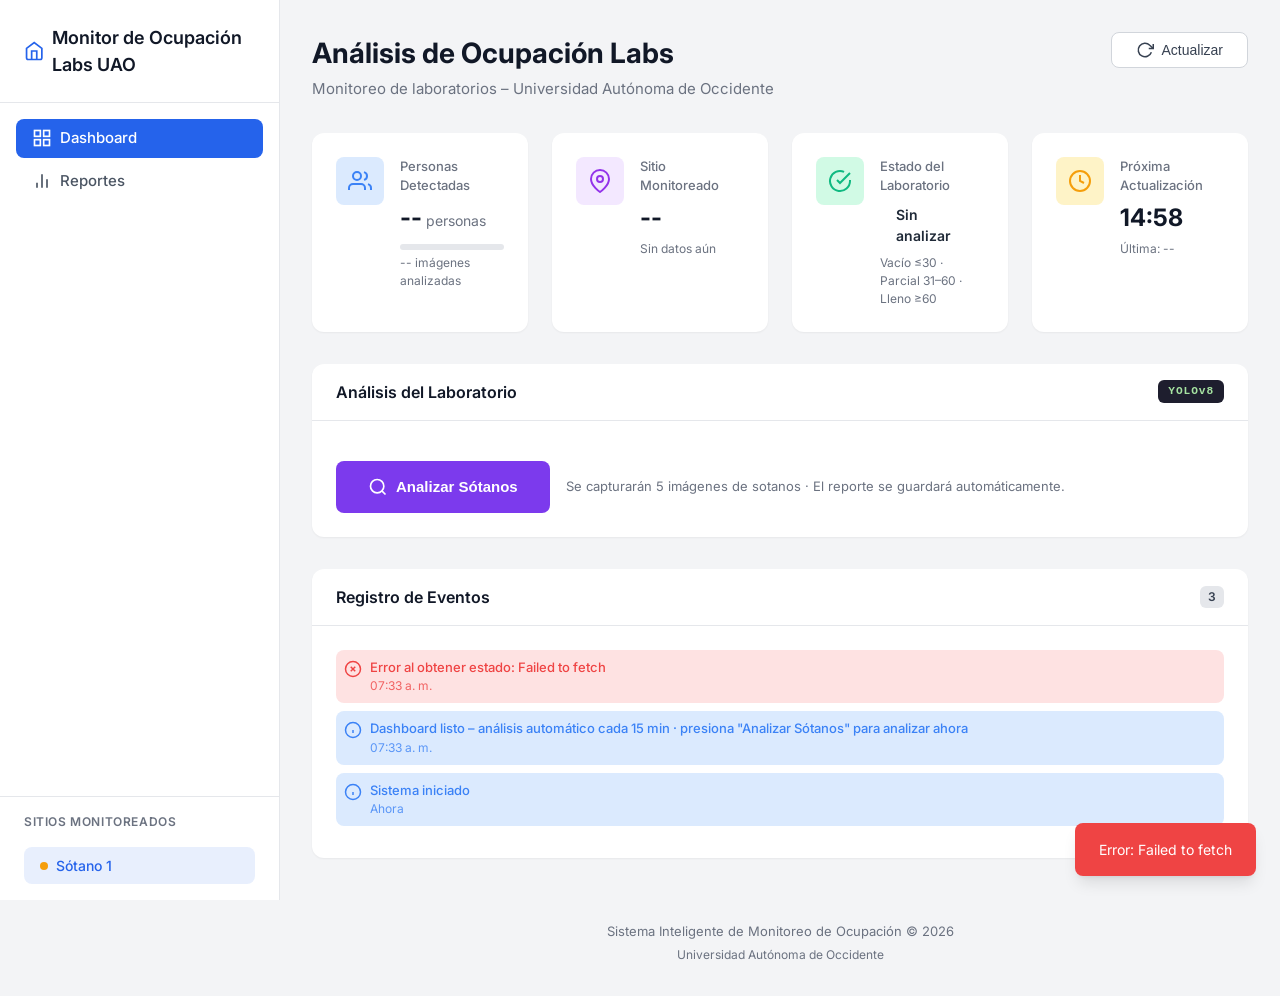
==== commit 397d1766: "Sistema adecuado a Render" ====
--- a/campus-occupancy-monitoring/frontend/index.html
+++ b/campus-occupancy-monitoring/frontend/index.html
@@ -273,7 +273,8 @@
       <p id="loadingText">Procesando imágenes con YOLO...</p>
     </div>
     <div class="toast-container" id="toastContainer"></div>
-    <script src="js/lightbox.js"></script>
-    <script src="js/dashboard.js"></script>
-  </body>
+<script src="js/config.js"></script>
+<script src="js/lightbox.js"></script>
+<script src="js/dashboard.js"></script>
+</body>
 </html>
--- a/campus-occupancy-monitoring/frontend/css/styles.css
+++ b/campus-occupancy-monitoring/frontend/css/styles.css
@@ -801,6 +801,28 @@
   margin-bottom: var(--spacing-xl);
 }
 
+.history-expiration-notice {
+  display: flex;
+  align-items: flex-start;
+  gap: var(--spacing-sm);
+  margin: var(--spacing-md) var(--spacing-lg) 0;
+  padding: var(--spacing-sm) var(--spacing-md);
+  border: 1px solid var(--color-info-light);
+  border-radius: var(--border-radius-md);
+  background-color: var(--color-gray-50);
+  color: var(--color-gray-600);
+  font-size: 0.875rem;
+  line-height: 1.5;
+}
+
+.history-expiration-notice svg {
+  width: 18px;
+  height: 18px;
+  flex-shrink: 0;
+  margin-top: 1px;
+  color: var(--color-info);
+}
+
 .no-reports {
   text-align: center;
   padding: var(--spacing-2xl);
